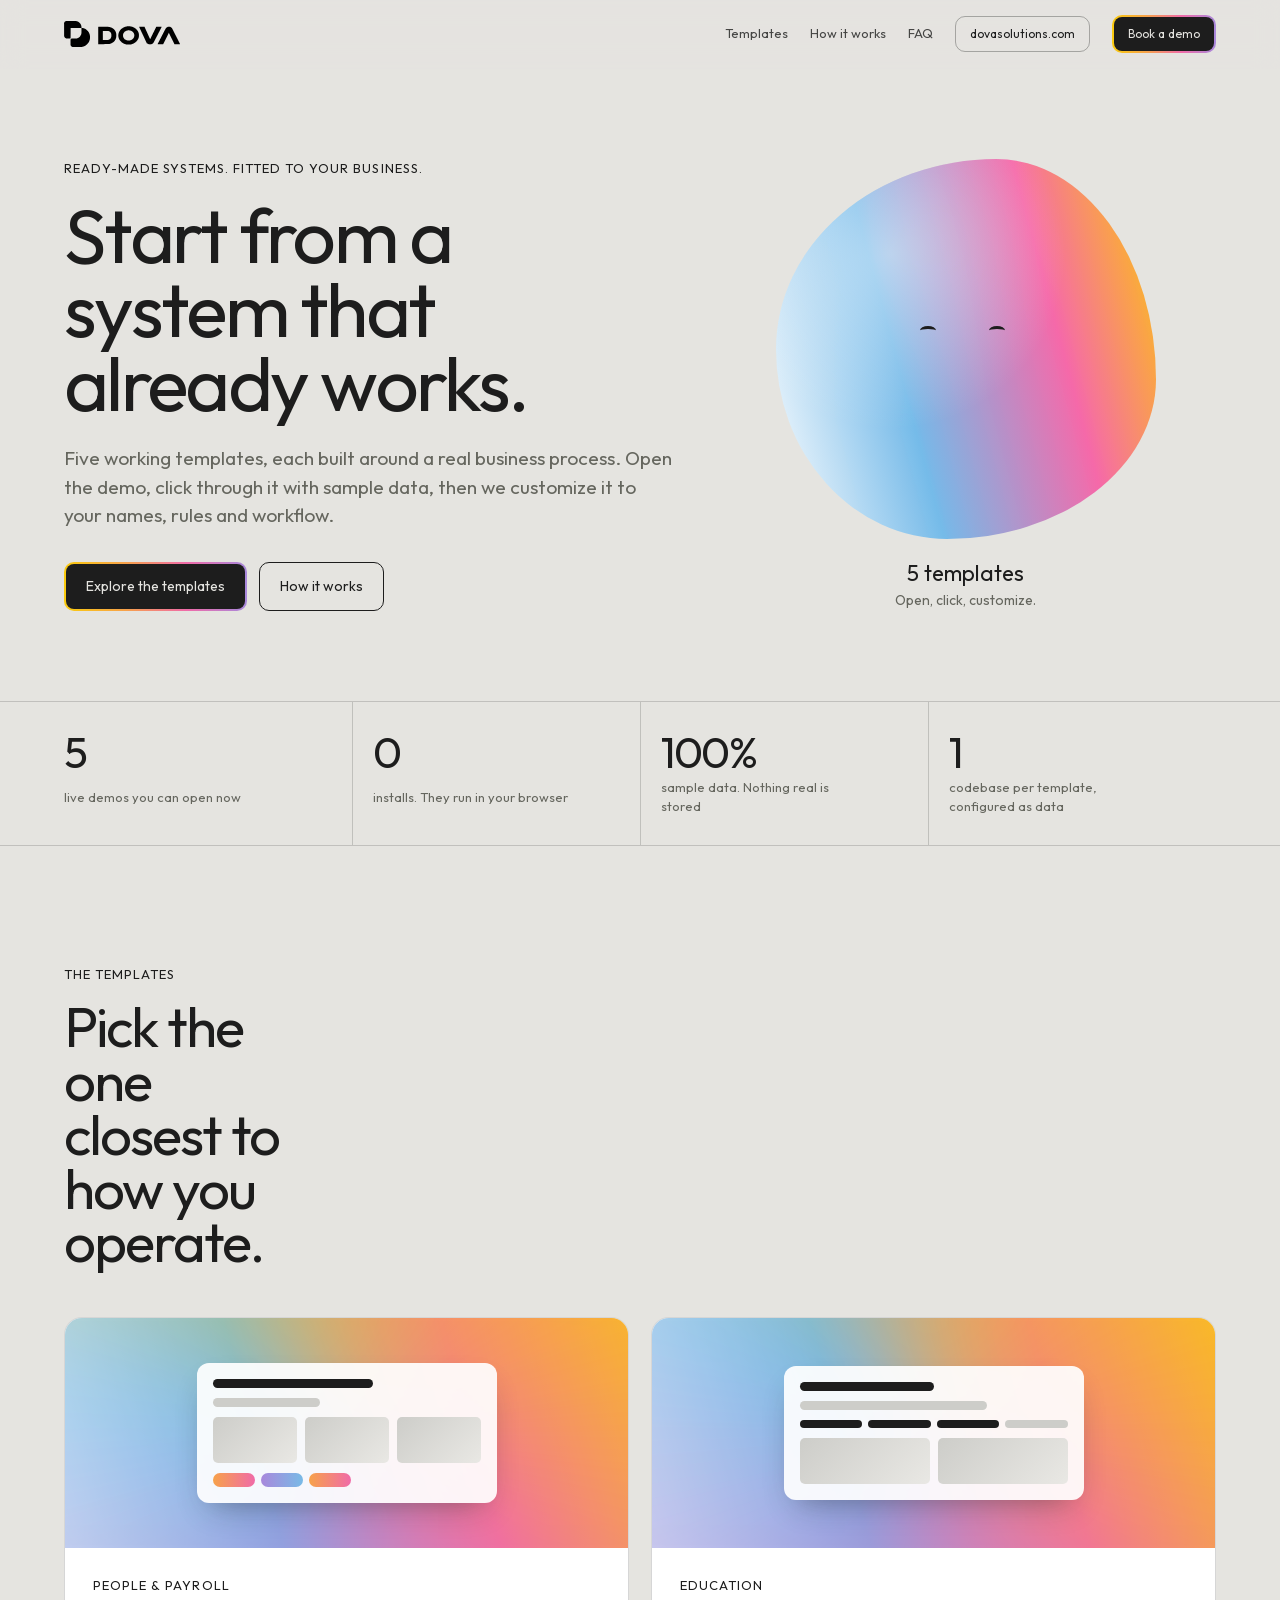
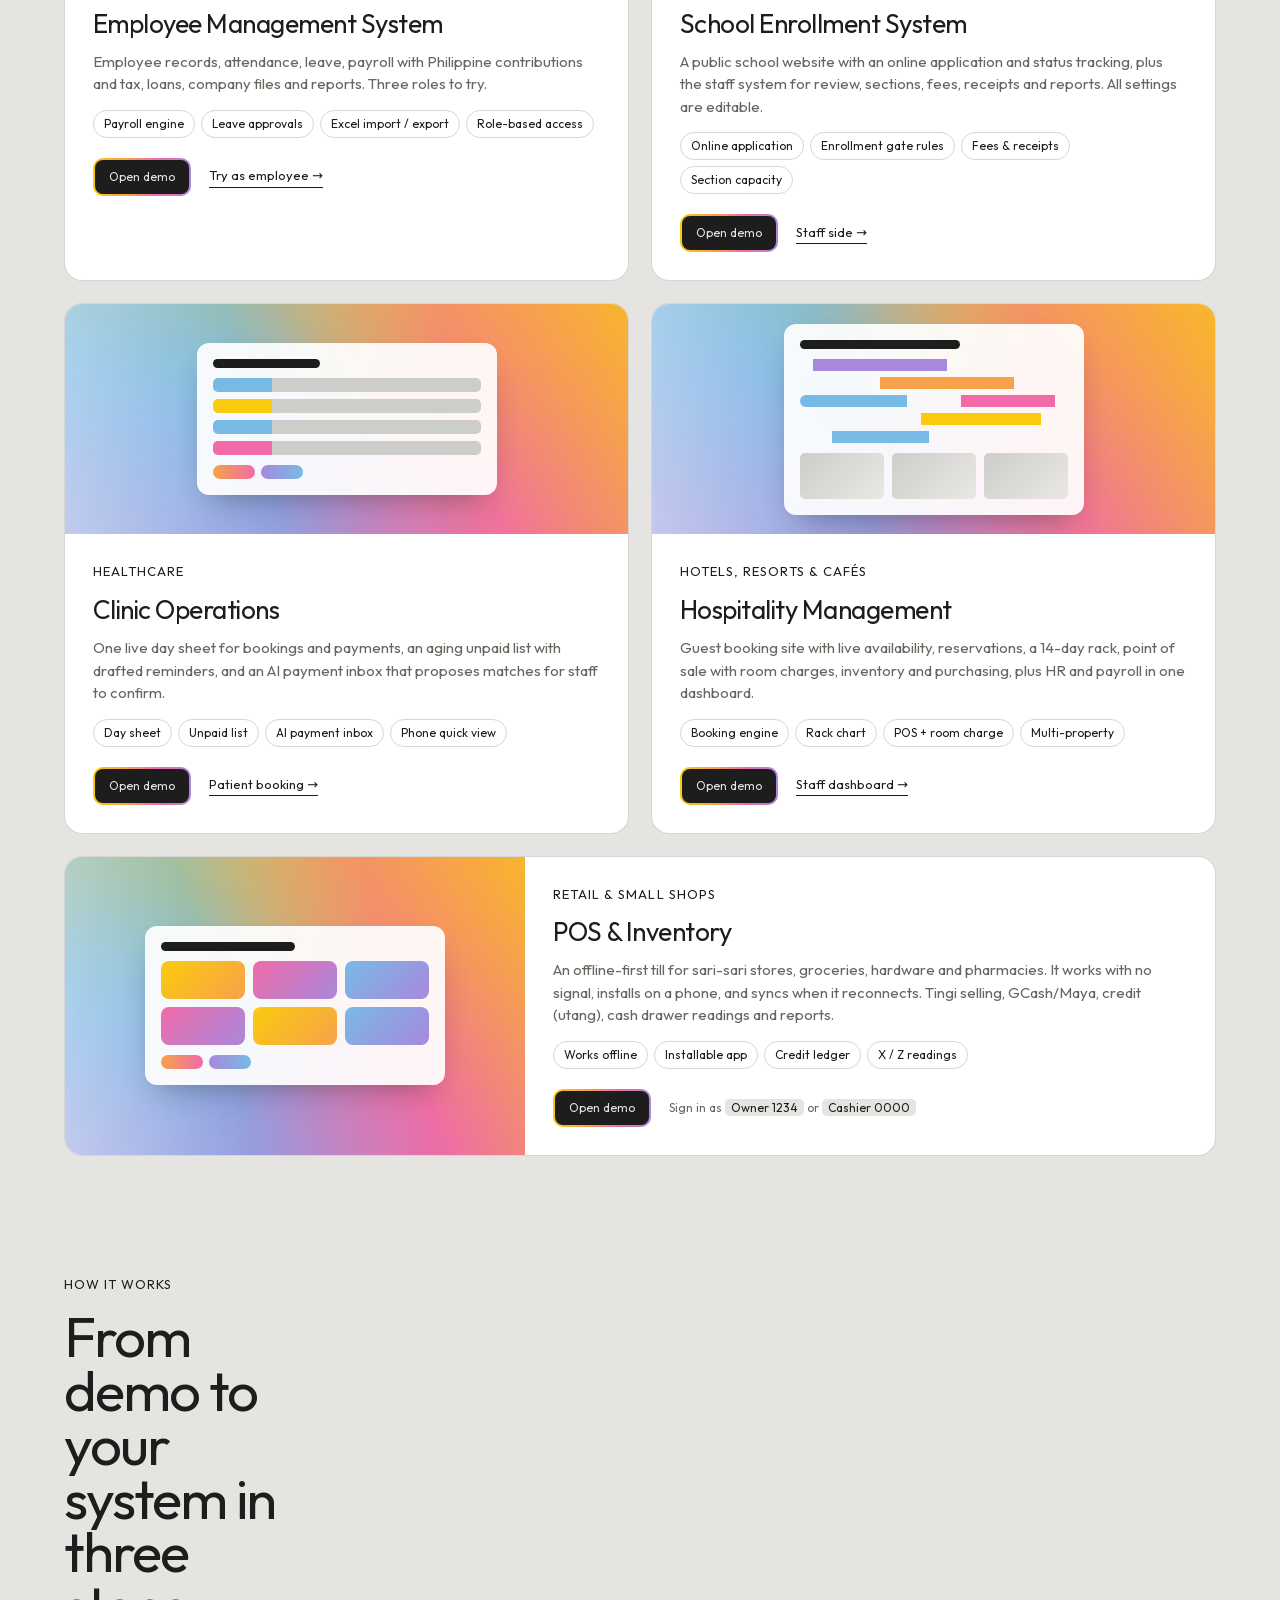
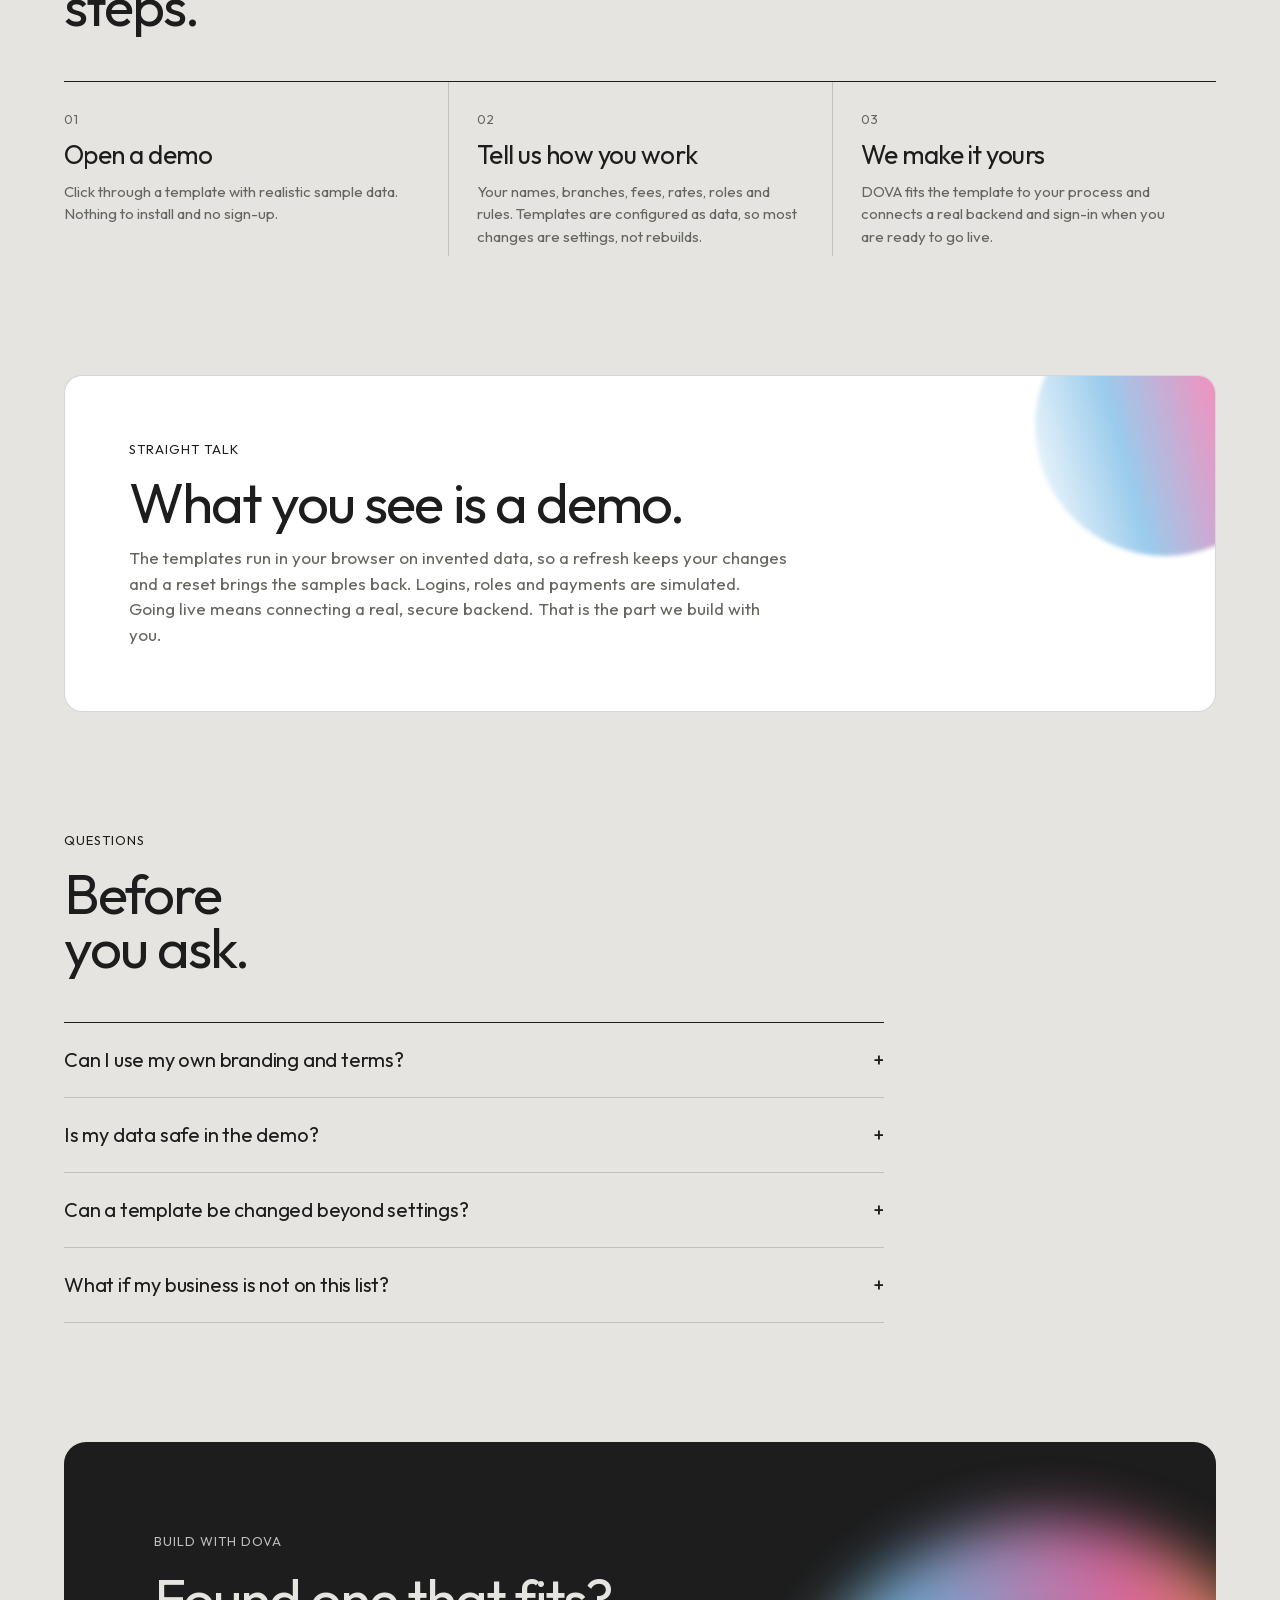
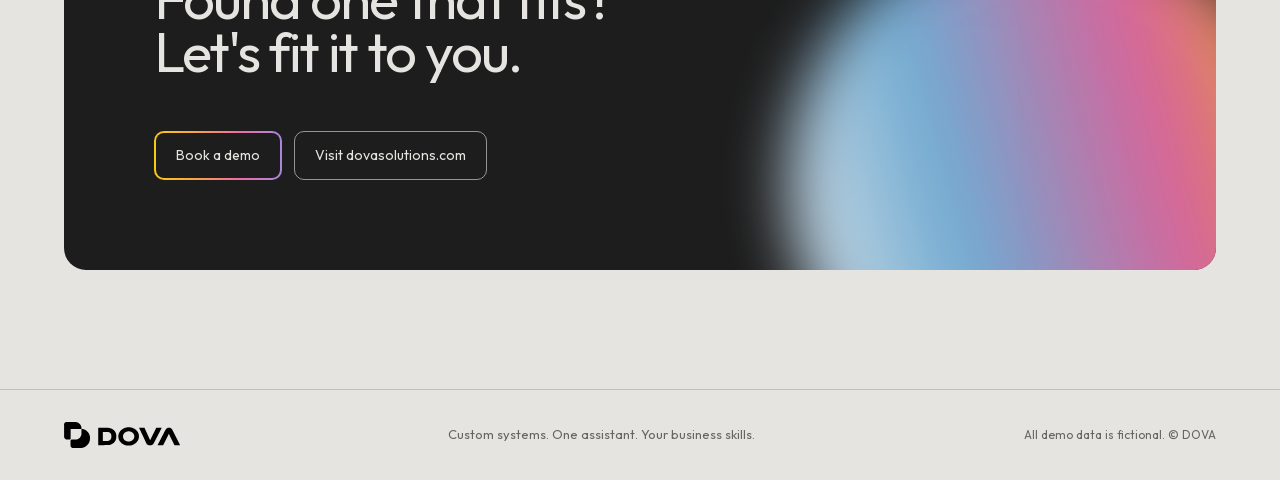
==== index.html @ 6c87330c "DOVA templates showcase Co-Authored-By: Claude Sonnet 5.5 <noreply@anthropic.com>" ====
<!doctype html>
<html lang="en">
<head>
<meta charset="utf-8">
<meta name="viewport" content="width=device-width, initial-scale=1">
<title>DOVA Templates</title>
<meta name="description" content="Working system templates from DOVA: employee management, school enrollment, clinic operations, hospitality and point of sale. Open a live demo, then we fit it to your business.">
<link rel="icon" href="assets/dova-logo.svg">
<link rel="preload" href="assets/fonts/outfit-latin.woff2" as="font" type="font/woff2" crossorigin>
<link rel="stylesheet" href="assets/styles.css">
</head>
<body>

<header class="nav" id="top">
  <div class="wrap nav-in">
    <a class="logo" href="#top" aria-label="DOVA home"><img src="assets/dova-logo.svg" alt="DOVA"></a>
    <nav class="nav-links" aria-label="Primary">
      <a href="#templates">Templates</a>
      <a href="#how">How it works</a>
      <a href="#faq">FAQ</a>
      <a class="btn btn-ghost btn-sm" href="https://dovasolutions.com/" target="_blank" rel="noopener">dovasolutions.com</a>
      <a class="btn btn-primary btn-sm" href="https://dovasolutions.com/" target="_blank" rel="noopener"><span>Book a demo</span></a>
    </nav>
  </div>
</header>

<main>
<section class="hero wrap">
  <div class="hero-copy">
    <p class="eyebrow">Ready-made systems. Fitted to your business.</p>
    <h1>Start from a system that already works.</h1>
    <p class="lead">Five working templates, each built around a real business process. Open the demo, click through it with sample data, then we customize it to your names, rules and workflow.</p>
    <div class="cta-row">
      <a class="btn btn-primary" href="#templates"><span>Explore the templates</span></a>
      <a class="btn btn-ghost" href="#how">How it works</a>
    </div>
  </div>
  <div class="hero-art" aria-hidden="true">
    <div class="blob"><span class="eye l"></span><span class="eye r"></span></div>
    <p class="blob-cap"><strong>5 templates</strong><span>Open, click, customize.</span></p>
  </div>
</section>

<section class="stats wrap" aria-label="At a glance">
  <div><b>5</b><span>live demos you can open now</span></div>
  <div><b>0</b><span>installs. They run in your browser</span></div>
  <div><b>100%</b><span>sample data. Nothing real is stored</span></div>
  <div><b>1</b><span>codebase per template, configured as data</span></div>
</section>

<section class="templates wrap" id="templates">
  <div class="sec-head">
    <p class="eyebrow">The templates</p>
    <h2>Pick the one closest to how you operate.</h2>
  </div>

  <div class="grid">

    <article class="card reveal" style="--tilt:-8deg">
      <div class="thumb t-ems" aria-hidden="true">
        <div class="mock">
          <i class="m-bar w60"></i><i class="m-bar w40"></i>
          <div class="m-row"><i></i><i></i><i></i></div>
          <div class="m-chips"><u></u><u></u><u></u></div>
        </div>
      </div>
      <div class="card-body">
        <p class="eyebrow">People &amp; payroll</p>
        <h3>Employee Management System</h3>
        <p>Employee records, attendance, leave, payroll with Philippine contributions and tax, loans, company files and reports. Three roles to try.</p>
        <ul class="tags"><li>Payroll engine</li><li>Leave approvals</li><li>Excel import / export</li><li>Role-based access</li></ul>
        <div class="card-cta">
          <a class="btn btn-primary btn-sm" href="demos/ems/" data-demo="ems"><span>Open demo</span></a>
          <a class="link" href="demos/ems/?role=employee" data-demo="ems">Try as employee &rarr;</a>
        </div>
      </div>
    </article>

    <article class="card reveal" style="--tilt:10deg">
      <div class="thumb t-enr" aria-hidden="true">
        <div class="mock">
          <i class="m-bar w50"></i><i class="m-bar w70"></i>
          <div class="m-steps"><u></u><u></u><u></u><u></u></div>
          <div class="m-row"><i></i><i></i></div>
        </div>
      </div>
      <div class="card-body">
        <p class="eyebrow">Education</p>
        <h3>School Enrollment System</h3>
        <p>A public school website with an online application and status tracking, plus the staff system for review, sections, fees, receipts and reports. All settings are editable.</p>
        <ul class="tags"><li>Online application</li><li>Enrollment gate rules</li><li>Fees &amp; receipts</li><li>Section capacity</li></ul>
        <div class="card-cta">
          <a class="btn btn-primary btn-sm" href="demos/enrollment/" data-demo="enrollment"><span>Open demo</span></a>
          <a class="link" href="demos/enrollment/#/app" data-demo="enrollment">Staff side &rarr;</a>
        </div>
      </div>
    </article>

    <article class="card reveal" style="--tilt:-3deg">
      <div class="thumb t-cli" aria-hidden="true">
        <div class="mock">
          <i class="m-bar w40"></i>
          <div class="m-list"><u class="ok"></u><u class="warn"></u><u class="ok"></u><u class="late"></u></div>
          <div class="m-chips"><u></u><u></u></div>
        </div>
      </div>
      <div class="card-body">
        <p class="eyebrow">Healthcare</p>
        <h3>Clinic Operations</h3>
        <p>One live day sheet for bookings and payments, an aging unpaid list with drafted reminders, and an AI payment inbox that proposes matches for staff to confirm.</p>
        <ul class="tags"><li>Day sheet</li><li>Unpaid list</li><li>AI payment inbox</li><li>Phone quick view</li></ul>
        <div class="card-cta">
          <a class="btn btn-primary btn-sm" href="demos/clinic/" data-demo="clinic"><span>Open demo</span></a>
          <a class="link" href="demos/clinic/#/book" data-demo="clinic">Patient booking &rarr;</a>
        </div>
      </div>
    </article>

    <article class="card reveal" style="--tilt:6deg">
      <div class="thumb t-hos" aria-hidden="true">
        <div class="mock">
          <i class="m-bar w60"></i>
          <div class="m-tape"><u></u><u></u><u></u><u></u><u></u></div>
          <div class="m-row"><i></i><i></i><i></i></div>
        </div>
      </div>
      <div class="card-body">
        <p class="eyebrow">Hotels, resorts &amp; cafés</p>
        <h3>Hospitality Management</h3>
        <p>Guest booking site with live availability, reservations, a 14-day rack, point of sale with room charges, inventory and purchasing, plus HR and payroll in one dashboard.</p>
        <ul class="tags"><li>Booking engine</li><li>Rack chart</li><li>POS + room charge</li><li>Multi-property</li></ul>
        <div class="card-cta">
          <a class="btn btn-primary btn-sm" href="demos/hospitality/" data-demo="hospitality"><span>Open demo</span></a>
          <a class="link" href="demos/hospitality/#/app" data-demo="hospitality">Staff dashboard &rarr;</a>
        </div>
      </div>
    </article>

    <article class="card card-wide reveal" style="--tilt:-12deg">
      <div class="thumb t-pos" aria-hidden="true">
        <div class="mock">
          <i class="m-bar w50"></i>
          <div class="m-tiles"><u></u><u></u><u></u><u></u><u></u><u></u></div>
          <div class="m-chips"><u></u><u></u></div>
        </div>
      </div>
      <div class="card-body">
        <p class="eyebrow">Retail &amp; small shops</p>
        <h3>POS &amp; Inventory</h3>
        <p>An offline-first till for sari-sari stores, groceries, hardware and pharmacies. It works with no signal, installs on a phone, and syncs when it reconnects. Tingi selling, GCash/Maya, credit (utang), cash drawer readings and reports.</p>
        <ul class="tags"><li>Works offline</li><li>Installable app</li><li>Credit ledger</li><li>X / Z readings</li></ul>
        <div class="card-cta">
          <a class="btn btn-primary btn-sm" href="demos/pos/" data-demo="pos"><span>Open demo</span></a>
          <span class="hint">Sign in as <code>Owner 1234</code> or <code>Cashier 0000</code></span>
        </div>
      </div>
    </article>

  </div>
</section>

<section class="how wrap" id="how">
  <div class="sec-head">
    <p class="eyebrow">How it works</p>
    <h2>From demo to your system in three steps.</h2>
  </div>
  <ol class="steps">
    <li class="reveal"><span class="num">01</span><h3>Open a demo</h3><p>Click through a template with realistic sample data. Nothing to install and no sign-up.</p></li>
    <li class="reveal"><span class="num">02</span><h3>Tell us how you work</h3><p>Your names, branches, fees, rates, roles and rules. Templates are configured as data, so most changes are settings, not rebuilds.</p></li>
    <li class="reveal"><span class="num">03</span><h3>We make it yours</h3><p>DOVA fits the template to your process and connects a real backend and sign-in when you are ready to go live.</p></li>
  </ol>
</section>

<section class="note wrap">
  <div class="note-in">
    <p class="eyebrow">Straight talk</p>
    <h2>What you see is a demo.</h2>
    <p>The templates run in your browser on invented data, so a refresh keeps your changes and a reset brings the samples back. Logins, roles and payments are simulated. Going live means connecting a real, secure backend. That is the part we build with you.</p>
  </div>
</section>

<section class="faq wrap" id="faq">
  <div class="sec-head">
    <p class="eyebrow">Questions</p>
    <h2>Before you ask.</h2>
  </div>
  <div class="faq-list">
    <details><summary>Can I use my own branding and terms?</summary><p>Yes. Names, logos, levels, rooms, rates, fees and terminology are data in each template and are replaced for your business.</p></details>
    <details><summary>Is my data safe in the demo?</summary><p>The demos have no backend. Anything you type stays in your own browser. Please do not enter real personal or business data.</p></details>
    <details><summary>Can a template be changed beyond settings?</summary><p>Yes. Each is a complete codebase, so custom workflows, reports and integrations can be added. We scope that with you.</p></details>
    <details><summary>What if my business is not on this list?</summary><p>These are starting points. Tell us the process you want to run and we build around it.</p></details>
  </div>
</section>

<section class="final wrap">
  <div class="final-in">
    <p class="eyebrow">Build with DOVA</p>
    <h2>Found one that fits? Let's fit it to you.</h2>
    <div class="cta-row">
      <a class="btn btn-primary" href="https://dovasolutions.com/" target="_blank" rel="noopener"><span>Book a demo</span></a>
      <a class="btn btn-ghost-light" href="https://dovasolutions.com/" target="_blank" rel="noopener">Visit dovasolutions.com</a>
    </div>
  </div>
</section>
</main>

<footer class="foot">
  <div class="wrap foot-in">
    <a class="logo" href="#top" aria-label="DOVA home"><img src="assets/dova-logo.svg" alt="DOVA"></a>
    <p>Custom systems. One assistant. Your business skills.</p>
    <p class="small">All demo data is fictional. &copy; DOVA</p>
  </div>
</footer>

<script src="assets/app.js"></script>
</body>
</html>
---- assets/styles.css ----
@font-face{font-family:Outfit;src:url(fonts/outfit-latin.woff2) format("woff2");font-weight:100 900;font-display:swap;unicode-range:U+0000-00FF,U+0131,U+0152-0153,U+02BB-02BC,U+02C6,U+02DA,U+02DC,U+2000-206F,U+20AC,U+2122,U+2191,U+2193,U+2212,U+2215,U+FEFF,U+FFFD}
@font-face{font-family:Outfit;src:url(fonts/outfit-latin-ext.woff2) format("woff2");font-weight:100 900;font-display:swap;unicode-range:U+0100-02BA,U+02BD-02C5,U+02C7-02CC,U+02CE-02D7,U+02DD-02FF,U+0304,U+0308,U+0329,U+1D00-1DBF,U+1E00-1E9F,U+1EF2-1EFF,U+2020,U+20A0-20AB,U+20AD-20C0,U+2113,U+2C60-2C7F,U+A720-A7FF}

:root{
  --rainbow:linear-gradient(90deg,#facb0e,#f7a24a,#f06ba8,#a888dc,#78bae6,#f06ba8,#facb0e);
  --parchment:#e5e4e0; --ink:#1d1d1d; --paper:#fff; --ash:#bfbebe; --stone:#cdcdc9; --muted:#65665e;
  --gradient-sphere:linear-gradient(255deg,rgb(250,203,14),rgb(240,107,168) 30%,rgb(120,186,230) 65%,rgb(255,255,255));
  --font:'Outfit',ui-sans-serif,system-ui,-apple-system,"Segoe UI",Roboto,sans-serif;
  --page:1400px; --gutter:clamp(20px,5vw,76px); --sec:clamp(76px,10vw,119px);
  --line:rgba(29,29,29,.18);
}
*{box-sizing:border-box;margin:0}
html{scroll-behavior:smooth;scroll-padding-top:80px}
body{background:var(--parchment);color:var(--ink);font-family:var(--font);font-weight:400;line-height:1.5;-webkit-font-smoothing:antialiased}
img{display:block;max-width:100%}
a{color:inherit}
.wrap{max-width:var(--page);margin-inline:auto;padding-inline:var(--gutter)}

h1,h2,h3{font-weight:400;line-height:.96;letter-spacing:-.035em}
h1{font-size:clamp(46px,7vw,77px)}
h2{font-size:clamp(34px,4.6vw,56px)}
h3{font-size:26px;line-height:1.05;letter-spacing:-.02em}
.eyebrow{font-size:13px;letter-spacing:.08em;text-transform:uppercase;color:var(--ink)}
.lead{font-size:clamp(17px,1.5vw,20px);color:var(--muted);max-width:52ch;margin-top:24px}

/* buttons */
.btn{display:inline-flex;align-items:center;justify-content:center;gap:8px;font:inherit;font-size:14px;padding:12px 20px;border-radius:10px;text-decoration:none;cursor:pointer;transition:transform .15s,background .2s,color .2s;border:1px solid transparent}
.btn-sm{font-size:12px;padding:8px 14px}
.btn:active{transform:scale(.98)}
.btn-primary{color:var(--parchment);border:2px solid transparent;background:linear-gradient(var(--ink),var(--ink)) padding-box,var(--rainbow) border-box;background-size:100% 100%,200% 100%;transition:background-position .6s}
.btn-primary:hover{background-position:0 0,100% 0}
.btn-ghost{border-color:var(--ink);color:var(--ink)}
.btn-ghost:hover{background:var(--ink);color:var(--parchment)}
.btn-ghost-light{border-color:rgba(229,228,224,.6);color:var(--parchment)}
.btn-ghost-light:hover{background:var(--parchment);color:var(--ink)}
.nav .btn-ghost{border-color:rgba(29,29,29,.32)}
:focus-visible{outline:2px solid var(--ink);outline-offset:3px;border-radius:6px}
.final :focus-visible,.foot :focus-visible{outline-color:var(--parchment)}

/* nav */
.nav{position:sticky;top:0;z-index:20;background:rgba(229,228,224,.86);backdrop-filter:blur(12px);border-bottom:1px solid transparent;transition:border-color .2s}
.nav.scrolled{border-color:var(--line)}
.nav-in{display:flex;align-items:center;justify-content:space-between;height:68px}
.logo img{height:26px;width:auto}
.nav-links{display:flex;align-items:center;gap:22px;font-size:13px}
.nav-links>a:not(.btn){text-decoration:none;color:var(--ink);opacity:.8}
.nav-links>a:not(.btn):hover{opacity:1}

/* hero */
.hero{display:grid;grid-template-columns:1.1fr .9fr;align-items:center;gap:40px;padding-block:clamp(40px,7vw,90px)}
.hero h1{margin-top:20px;max-width:12ch}
.cta-row{display:flex;flex-wrap:wrap;gap:12px;margin-top:32px}
.hero-art{display:grid;justify-items:center;gap:18px}
.blob{position:relative;width:min(100%,380px);aspect-ratio:1;background:var(--gradient-sphere);border-radius:58% 42% 55% 45%/50% 58% 42% 50%;animation:morph 11s ease-in-out infinite,float 7s ease-in-out infinite;filter:saturate(1.05)}
.blob::after{content:"";position:absolute;inset:0;border-radius:inherit;background:radial-gradient(circle at 30% 25%,rgba(255,255,255,.45),transparent 45%)}
.eye{position:absolute;top:44%;width:16px;height:9px;border-top:3px solid var(--ink);border-radius:50% 50% 0 0;z-index:1}
.eye.l{left:38%}.eye.r{left:56%}
.blob-cap{text-align:center;display:grid;font-size:14px}
.blob-cap strong{font-weight:400;font-size:22px}
.blob-cap span{color:var(--muted)}
@keyframes morph{50%{border-radius:44% 56% 42% 58%/56% 44% 56% 44%}}
@keyframes float{50%{transform:translateY(-14px) rotate(4deg)}}

/* stats */
.stats{display:grid;grid-template-columns:repeat(4,1fr);border-block:1px solid var(--line);padding-block:0}
.stats div{padding:28px 20px;border-left:1px solid var(--line);display:grid;gap:4px}
.stats div:first-child{border-left:0;padding-left:0}
.stats b{font-weight:400;font-size:44px;letter-spacing:-.04em;line-height:1}
.stats span{font-size:13px;color:var(--muted);max-width:22ch}

/* sections */
.templates,.how,.faq{padding-top:var(--sec)}
.sec-head{display:grid;gap:16px;margin-bottom:48px;max-width:20ch}
.sec-head h2{max-width:16ch}

/* cards */
.grid{display:grid;grid-template-columns:repeat(2,1fr);gap:22px}
.card{background:var(--paper);border-radius:18px;overflow:hidden;display:flex;flex-direction:column;border:1px solid var(--line);transition:transform .25s,box-shadow .25s}
.card:hover{transform:translateY(-4px);box-shadow:0 18px 40px -22px rgba(29,29,29,.35)}
.card-wide{grid-column:1/-1;flex-direction:row}
.card-wide .thumb{flex:0 0 40%;min-height:100%}
.thumb{position:relative;height:230px;background:var(--gradient-sphere);display:grid;place-items:center;overflow:hidden}
.thumb::before{content:"";position:absolute;inset:-40%;background:conic-gradient(from var(--tilt),#facb0e,#f7a24a,#f06ba8,#a888dc,#78bae6,#facb0e);opacity:.55;filter:blur(40px);transition:transform .8s}
.card:hover .thumb::before{transform:rotate(40deg)}
.mock{position:relative;width:min(72%,300px);background:rgba(255,255,255,.92);border-radius:12px;padding:16px;display:grid;gap:10px;box-shadow:0 14px 30px -14px rgba(29,29,29,.45)}
.mock i,.mock u{display:block;text-decoration:none;background:var(--stone);border-radius:5px}
.m-bar{height:9px}.w40{width:40%}.w50{width:50%}.w60{width:60%}.w70{width:70%}
.m-bar:first-child{background:var(--ink)}
.m-row{display:grid;grid-auto-flow:column;grid-auto-columns:1fr;gap:8px}
.m-row i{height:46px;background:linear-gradient(135deg,var(--stone),#e9e8e4)}
.m-chips{display:flex;gap:6px}.m-chips u{height:14px;width:42px;border-radius:99px;background:linear-gradient(90deg,#f7a24a,#f06ba8)}
.m-chips u:nth-child(2){background:linear-gradient(90deg,#a888dc,#78bae6)}
.m-steps{display:flex;gap:6px}.m-steps u{flex:1;height:8px;border-radius:99px}
.m-steps u:nth-child(-n+3){background:var(--ink)}
.m-list{display:grid;gap:7px}.m-list u{height:14px;background:var(--stone);position:relative;padding-left:0}
.m-list u.ok{background:linear-gradient(90deg,#78bae6 22%,var(--stone) 22%)}
.m-list u.warn{background:linear-gradient(90deg,#facb0e 22%,var(--stone) 22%)}
.m-list u.late{background:linear-gradient(90deg,#f06ba8 22%,var(--stone) 22%)}
.m-tape{display:grid;gap:6px}.m-tape u{height:12px;border-radius:99px}
.m-tape u:nth-child(1){background:linear-gradient(90deg,transparent 5%,#a888dc 5% 55%,transparent 55%)}
.m-tape u:nth-child(2){background:linear-gradient(90deg,transparent 30%,#f7a24a 30% 80%,transparent 80%)}
.m-tape u:nth-child(3){background:linear-gradient(90deg,transparent 0,#78bae6 0 40%,transparent 40% 60%,#f06ba8 60% 95%,transparent 95%)}
.m-tape u:nth-child(4){background:linear-gradient(90deg,transparent 45%,#facb0e 45% 90%,transparent 90%)}
.m-tape u:nth-child(5){background:linear-gradient(90deg,transparent 12%,#78bae6 12% 48%,transparent 48%)}
.m-tiles{display:grid;grid-template-columns:repeat(3,1fr);gap:8px}.m-tiles u{height:38px;border-radius:8px}
.m-tiles u:nth-child(odd){background:linear-gradient(135deg,#facb0e,#f7a24a)}
.m-tiles u:nth-child(even){background:linear-gradient(135deg,#f06ba8,#a888dc)}
.m-tiles u:nth-child(3n){background:linear-gradient(135deg,#78bae6,#a888dc)}
.card-body{padding:28px;display:grid;gap:14px;align-content:start;flex:1}
.card-body>p:not(.eyebrow){color:var(--muted);font-size:15px}
.tags{list-style:none;padding:0;display:flex;flex-wrap:wrap;gap:6px}
.tags li{font-size:12px;padding:4px 10px;border:1px solid var(--line);border-radius:99px}
.card-cta{display:flex;align-items:center;gap:18px;flex-wrap:wrap;margin-top:6px}
.link{font-size:13px;text-decoration:none;border-bottom:1px solid var(--ink);padding-bottom:1px}
.link:hover{border-color:transparent}
.hint{font-size:12px;color:var(--muted)}
code{font:inherit;background:var(--parchment);padding:1px 6px;border-radius:5px;color:var(--ink)}

/* how */
.steps{list-style:none;padding:0;display:grid;grid-template-columns:repeat(3,1fr);border-top:1px solid var(--ink)}
.steps li{padding:28px 28px 8px 0;display:grid;gap:12px;align-content:start}
.steps li+li{padding-left:28px;border-left:1px solid var(--line)}
.num{font-size:13px;letter-spacing:.08em;color:var(--muted)}
.steps p{color:var(--muted);font-size:15px;max-width:34ch}

/* note */
.note{padding-top:var(--sec)}
.note-in{background:var(--paper);border-radius:18px;padding:clamp(28px,5vw,64px);display:grid;gap:16px;border:1px solid var(--line);position:relative;overflow:hidden}
.note-in::after{content:"";position:absolute;right:-80px;top:-80px;width:260px;height:260px;border-radius:50%;background:var(--gradient-sphere);opacity:.75;filter:blur(2px)}
.note-in p:not(.eyebrow){color:var(--muted);max-width:60ch;font-size:17px;position:relative;z-index:1}
.note-in>*{position:relative;z-index:1}

/* faq */
.faq-list{max-width:820px;border-top:1px solid var(--ink)}
details{border-bottom:1px solid var(--line)}
summary{list-style:none;cursor:pointer;padding:22px 0;font-size:20px;letter-spacing:-.01em;display:flex;justify-content:space-between;gap:20px}
summary::-webkit-details-marker{display:none}
summary::after{content:"+";transition:transform .2s}
details[open] summary::after{transform:rotate(45deg)}
details p{color:var(--muted);padding:0 0 22px;max-width:62ch}

/* final + footer */
.final{padding-block:var(--sec)}
.final-in{background:var(--ink);color:var(--parchment);border-radius:22px;padding:clamp(36px,7vw,92px);display:grid;gap:20px;position:relative;overflow:hidden}
.final-in::before{content:"";position:absolute;right:-8%;bottom:-40%;width:min(60%,520px);aspect-ratio:1;background:var(--gradient-sphere);border-radius:50%;filter:blur(30px);opacity:.9}
.final-in>*{position:relative}
.final .eyebrow{color:var(--ash)}
.final h2{max-width:14ch}
.foot{border-top:1px solid var(--line)}
.foot-in{display:flex;flex-wrap:wrap;align-items:center;justify-content:space-between;gap:16px;padding-block:32px;font-size:13px;color:var(--muted)}
.foot-in .small{font-size:12px}

/* reveal */
.reveal{opacity:0;transform:translateY(22px);transition:opacity .7s,transform .7s}
.reveal.in{opacity:1;transform:none}

@media (max-width:900px){
  .hero{grid-template-columns:1fr}
  .hero-art{order:-1}
  .blob{width:min(70vw,300px)}
  .stats{grid-template-columns:1fr 1fr}
  .stats div:nth-child(3){border-left:0;padding-left:0}
  .stats div:nth-child(n+3){border-top:1px solid var(--line)}
  .grid{grid-template-columns:1fr}
  .card-wide{flex-direction:column}
  .card-wide .thumb{flex:none;min-height:230px}
  .steps{grid-template-columns:1fr}
  .steps li,.steps li+li{padding:24px 0;border-left:0;border-bottom:1px solid var(--line)}
}
@media (max-width:640px){
  .nav-links>a:not(.btn){display:none}
  .nav-links .btn-ghost{display:none}
}
@media (prefers-reduced-motion:reduce){
  *{animation:none!important;transition:none!important}
  .reveal{opacity:1;transform:none}
  html{scroll-behavior:auto}
}
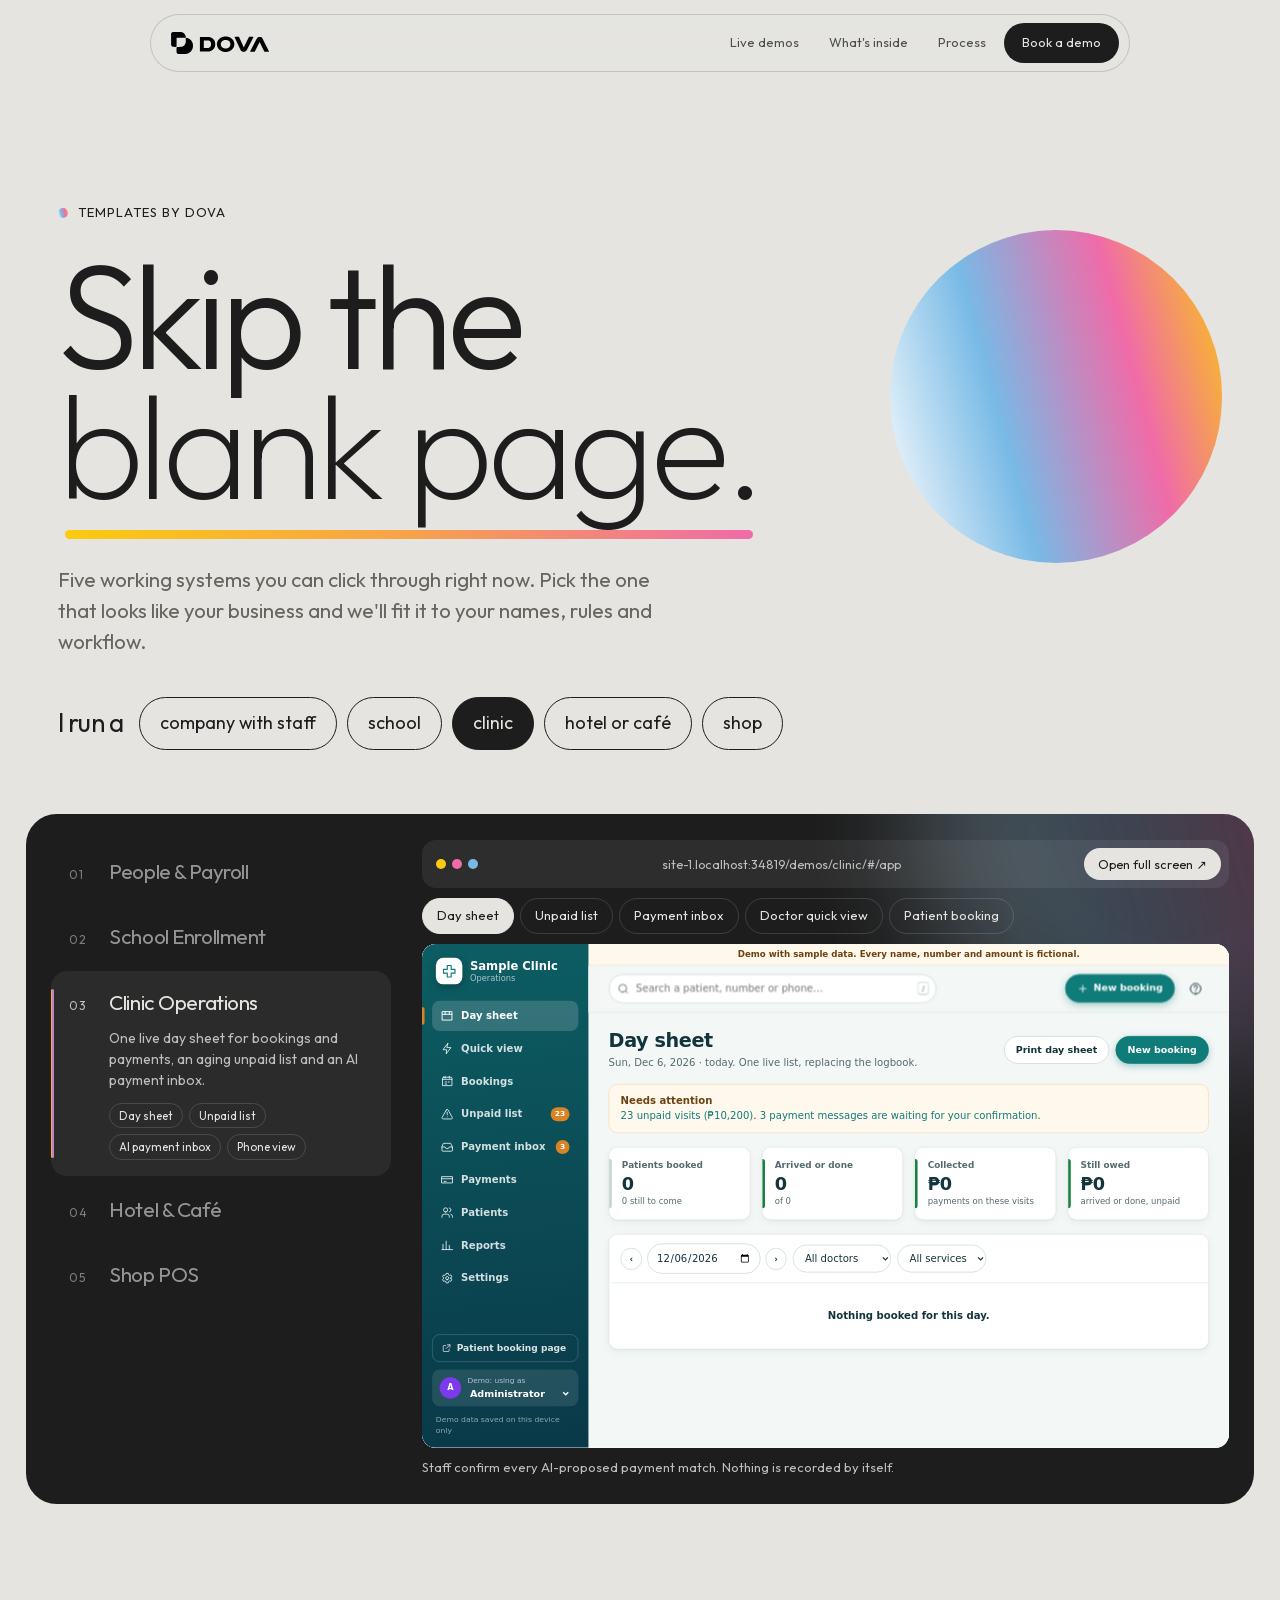
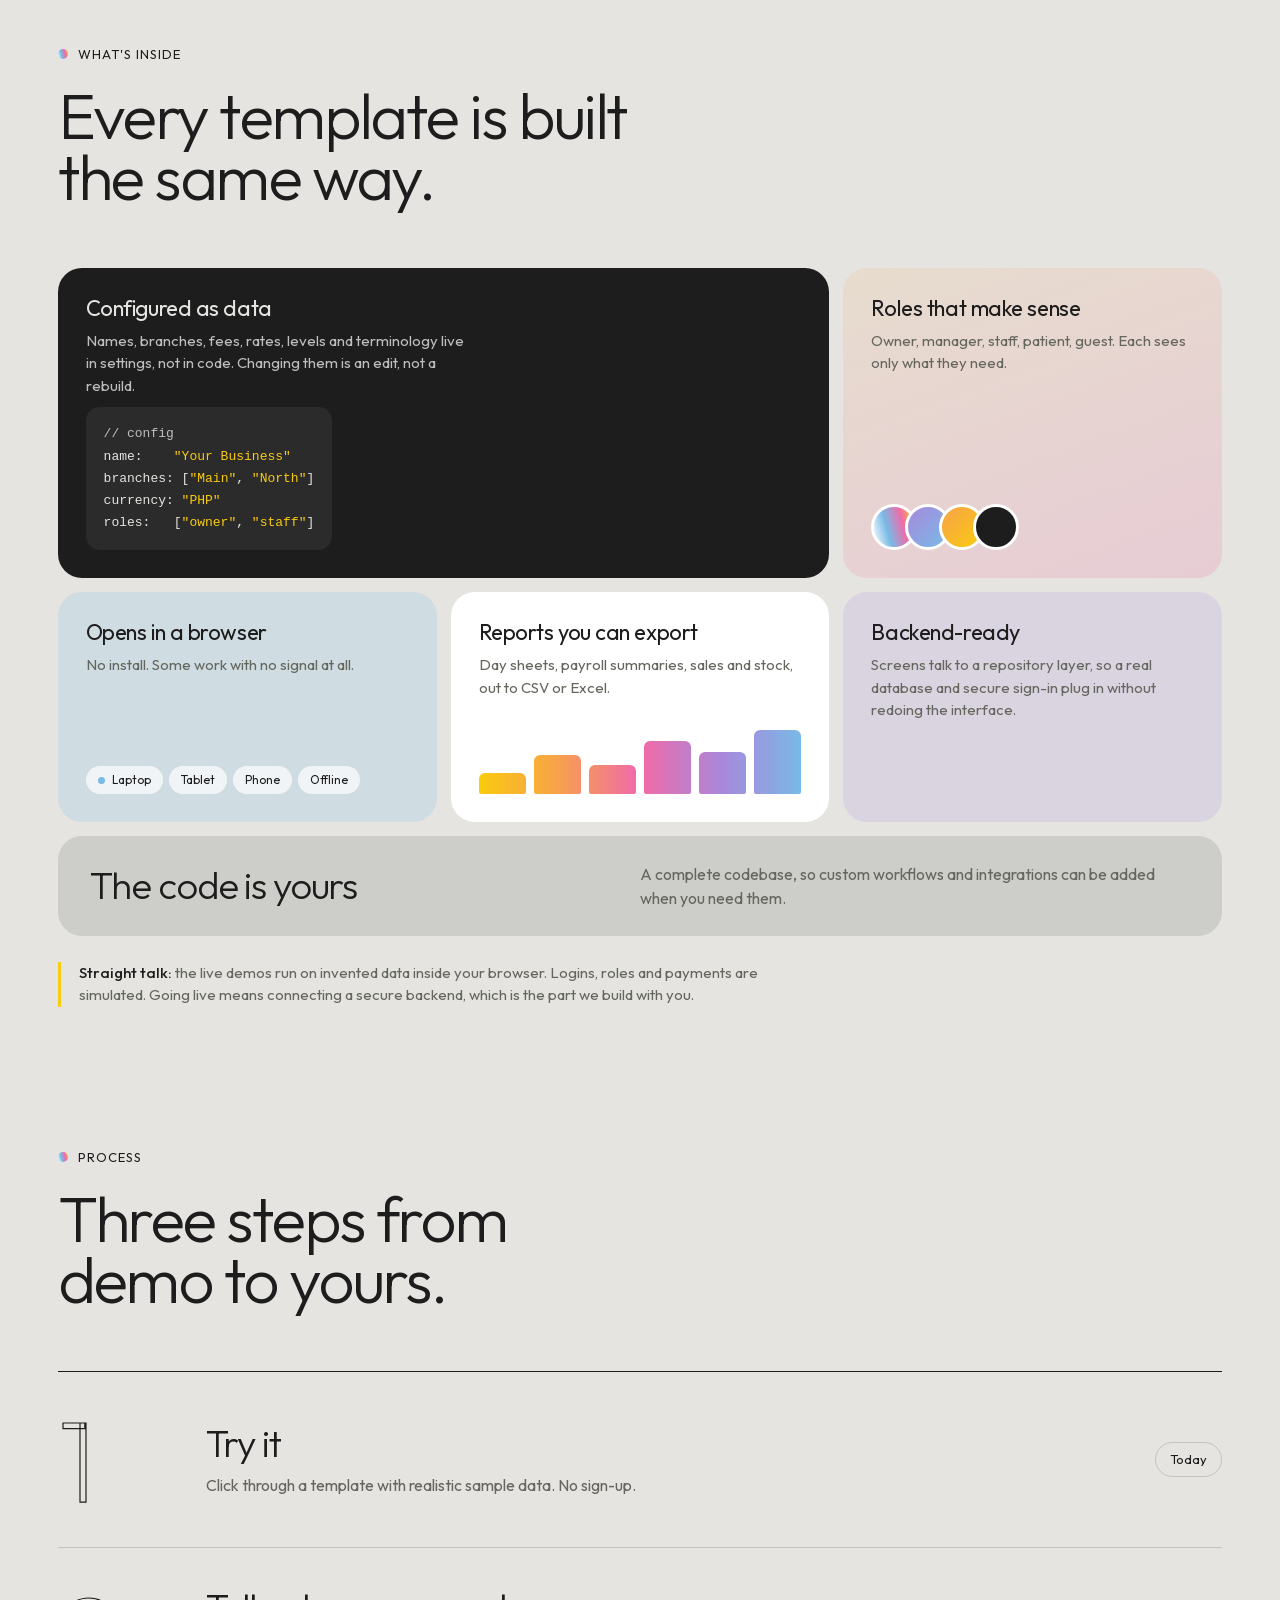
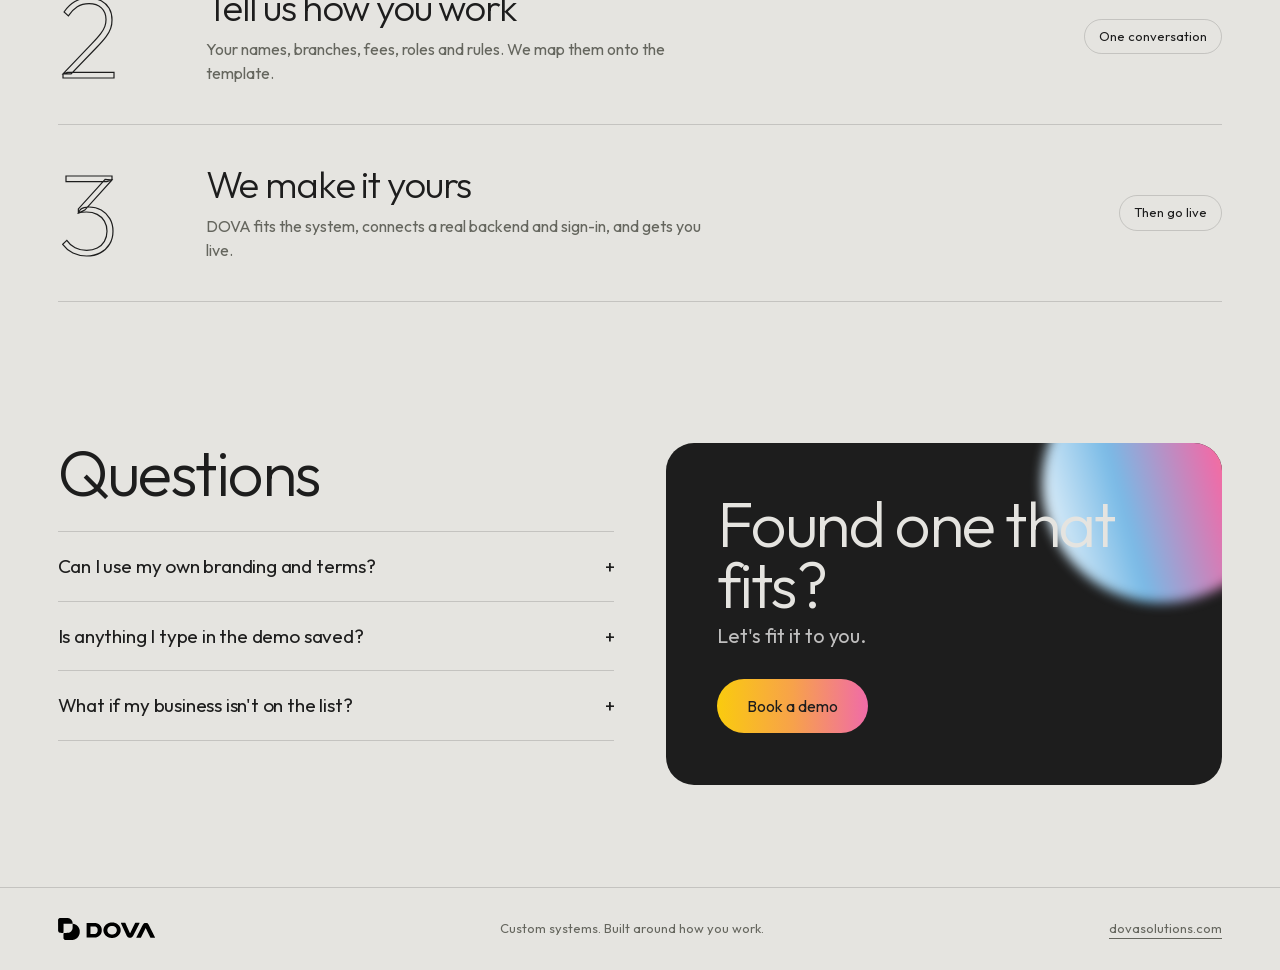
==== commit c5b3bb89: "Redesign: live demo stage, template finder, bento, process Co-Authored-By: Claude Sonnet 5.5 <norepl" ====
--- a/index.html
+++ b/index.html
@@ -4,212 +4,144 @@
 <meta charset="utf-8">
 <meta name="viewport" content="width=device-width, initial-scale=1">
 <title>DOVA Templates</title>
-<meta name="description" content="Working system templates from DOVA: employee management, school enrollment, clinic operations, hospitality and point of sale. Open a live demo, then we fit it to your business.">
+<meta name="description" content="Working system templates from DOVA: people and payroll, school enrollment, clinic operations, hospitality and point of sale. Try each one live, then we fit it to your business.">
 <link rel="icon" href="assets/dova-logo.svg">
 <link rel="preload" href="assets/fonts/outfit-latin.woff2" as="font" type="font/woff2" crossorigin>
 <link rel="stylesheet" href="assets/styles.css">
 </head>
 <body>
 
-<header class="nav" id="top">
-  <div class="wrap nav-in">
-    <a class="logo" href="#top" aria-label="DOVA home"><img src="assets/dova-logo.svg" alt="DOVA"></a>
-    <nav class="nav-links" aria-label="Primary">
-      <a href="#templates">Templates</a>
-      <a href="#how">How it works</a>
-      <a href="#faq">FAQ</a>
-      <a class="btn btn-ghost btn-sm" href="https://dovasolutions.com/" target="_blank" rel="noopener">dovasolutions.com</a>
-      <a class="btn btn-primary btn-sm" href="https://dovasolutions.com/" target="_blank" rel="noopener"><span>Book a demo</span></a>
-    </nav>
-  </div>
+<header class="bar" id="top">
+  <a class="logo" href="#top" aria-label="DOVA home"><img src="assets/dova-logo.svg" alt="DOVA"></a>
+  <nav aria-label="Primary">
+    <a href="#stage">Live demos</a>
+    <a href="#inside">What's inside</a>
+    <a href="#path">Process</a>
+    <a class="pill pill-dark" href="https://dovasolutions.com/" target="_blank" rel="noopener">Book a demo</a>
+  </nav>
 </header>
 
 <main>
-<section class="hero wrap">
-  <div class="hero-copy">
-    <p class="eyebrow">Ready-made systems. Fitted to your business.</p>
-    <h1>Start from a system that already works.</h1>
-    <p class="lead">Five working templates, each built around a real business process. Open the demo, click through it with sample data, then we customize it to your names, rules and workflow.</p>
-    <div class="cta-row">
-      <a class="btn btn-primary" href="#templates"><span>Explore the templates</span></a>
-      <a class="btn btn-ghost" href="#how">How it works</a>
-    </div>
-  </div>
-  <div class="hero-art" aria-hidden="true">
-    <div class="blob"><span class="eye l"></span><span class="eye r"></span></div>
-    <p class="blob-cap"><strong>5 templates</strong><span>Open, click, customize.</span></p>
+<!-- HERO -->
+<section class="hero">
+  <p class="kicker"><span class="dot"></span>Templates by DOVA</p>
+  <h1>Skip the <em>blank page.</em></h1>
+  <p class="sub">Five working systems you can click through right now. Pick the one that looks like your business and we'll fit it to your names, rules and workflow.</p>
+
+  <div class="finder" role="group" aria-label="Choose your kind of business">
+    <span class="finder-lead">I run a</span>
+    <button class="chip" data-pick="ems">company with staff</button>
+    <button class="chip" data-pick="enrollment">school</button>
+    <button class="chip" data-pick="clinic">clinic</button>
+    <button class="chip" data-pick="hospitality">hotel or café</button>
+    <button class="chip" data-pick="pos">shop</button>
   </div>
 </section>
 
-<section class="stats wrap" aria-label="At a glance">
-  <div><b>5</b><span>live demos you can open now</span></div>
-  <div><b>0</b><span>installs. They run in your browser</span></div>
-  <div><b>100%</b><span>sample data. Nothing real is stored</span></div>
-  <div><b>1</b><span>codebase per template, configured as data</span></div>
-</section>
-
-<section class="templates wrap" id="templates">
-  <div class="sec-head">
-    <p class="eyebrow">The templates</p>
-    <h2>Pick the one closest to how you operate.</h2>
-  </div>
-
-  <div class="grid">
-
-    <article class="card reveal" style="--tilt:-8deg">
-      <div class="thumb t-ems" aria-hidden="true">
-        <div class="mock">
-          <i class="m-bar w60"></i><i class="m-bar w40"></i>
-          <div class="m-row"><i></i><i></i><i></i></div>
-          <div class="m-chips"><u></u><u></u><u></u></div>
-        </div>
+<!-- STAGE -->
+<section class="stage-wrap" id="stage" aria-label="Live template demos">
+  <div class="stage">
+    <div class="rail" role="tablist" aria-label="Templates"></div>
+    <div class="screen">
+      <div class="chrome">
+        <span class="lights" aria-hidden="true"><i></i><i></i><i></i></span>
+        <span class="url" id="url">templates.dova.dpdns.org</span>
+        <a class="open" id="open" href="#" target="_blank" rel="noopener">Open full screen <span aria-hidden="true">↗</span></a>
       </div>
-      <div class="card-body">
-        <p class="eyebrow">People &amp; payroll</p>
-        <h3>Employee Management System</h3>
-        <p>Employee records, attendance, leave, payroll with Philippine contributions and tax, loans, company files and reports. Three roles to try.</p>
-        <ul class="tags"><li>Payroll engine</li><li>Leave approvals</li><li>Excel import / export</li><li>Role-based access</li></ul>
-        <div class="card-cta">
-          <a class="btn btn-primary btn-sm" href="demos/ems/" data-demo="ems"><span>Open demo</span></a>
-          <a class="link" href="demos/ems/?role=employee" data-demo="ems">Try as employee &rarr;</a>
-        </div>
+      <div class="views" id="views" role="group" aria-label="Views"></div>
+      <div class="viewport" id="viewport">
+        <div class="loading" id="loading"><span></span><span></span><span></span></div>
+        <iframe id="frame" title="Template demo" loading="lazy"></iframe>
       </div>
-    </article>
-
-    <article class="card reveal" style="--tilt:10deg">
-      <div class="thumb t-enr" aria-hidden="true">
-        <div class="mock">
-          <i class="m-bar w50"></i><i class="m-bar w70"></i>
-          <div class="m-steps"><u></u><u></u><u></u><u></u></div>
-          <div class="m-row"><i></i><i></i></div>
-        </div>
-      </div>
-      <div class="card-body">
-        <p class="eyebrow">Education</p>
-        <h3>School Enrollment System</h3>
-        <p>A public school website with an online application and status tracking, plus the staff system for review, sections, fees, receipts and reports. All settings are editable.</p>
-        <ul class="tags"><li>Online application</li><li>Enrollment gate rules</li><li>Fees &amp; receipts</li><li>Section capacity</li></ul>
-        <div class="card-cta">
-          <a class="btn btn-primary btn-sm" href="demos/enrollment/" data-demo="enrollment"><span>Open demo</span></a>
-          <a class="link" href="demos/enrollment/#/app" data-demo="enrollment">Staff side &rarr;</a>
-        </div>
-      </div>
-    </article>
-
-    <article class="card reveal" style="--tilt:-3deg">
-      <div class="thumb t-cli" aria-hidden="true">
-        <div class="mock">
-          <i class="m-bar w40"></i>
-          <div class="m-list"><u class="ok"></u><u class="warn"></u><u class="ok"></u><u class="late"></u></div>
-          <div class="m-chips"><u></u><u></u></div>
-        </div>
-      </div>
-      <div class="card-body">
-        <p class="eyebrow">Healthcare</p>
-        <h3>Clinic Operations</h3>
-        <p>One live day sheet for bookings and payments, an aging unpaid list with drafted reminders, and an AI payment inbox that proposes matches for staff to confirm.</p>
-        <ul class="tags"><li>Day sheet</li><li>Unpaid list</li><li>AI payment inbox</li><li>Phone quick view</li></ul>
-        <div class="card-cta">
-          <a class="btn btn-primary btn-sm" href="demos/clinic/" data-demo="clinic"><span>Open demo</span></a>
-          <a class="link" href="demos/clinic/#/book" data-demo="clinic">Patient booking &rarr;</a>
-        </div>
-      </div>
-    </article>
-
-    <article class="card reveal" style="--tilt:6deg">
-      <div class="thumb t-hos" aria-hidden="true">
-        <div class="mock">
-          <i class="m-bar w60"></i>
-          <div class="m-tape"><u></u><u></u><u></u><u></u><u></u></div>
-          <div class="m-row"><i></i><i></i><i></i></div>
-        </div>
-      </div>
-      <div class="card-body">
-        <p class="eyebrow">Hotels, resorts &amp; cafés</p>
-        <h3>Hospitality Management</h3>
-        <p>Guest booking site with live availability, reservations, a 14-day rack, point of sale with room charges, inventory and purchasing, plus HR and payroll in one dashboard.</p>
-        <ul class="tags"><li>Booking engine</li><li>Rack chart</li><li>POS + room charge</li><li>Multi-property</li></ul>
-        <div class="card-cta">
-          <a class="btn btn-primary btn-sm" href="demos/hospitality/" data-demo="hospitality"><span>Open demo</span></a>
-          <a class="link" href="demos/hospitality/#/app" data-demo="hospitality">Staff dashboard &rarr;</a>
-        </div>
-      </div>
-    </article>
-
-    <article class="card card-wide reveal" style="--tilt:-12deg">
-      <div class="thumb t-pos" aria-hidden="true">
-        <div class="mock">
-          <i class="m-bar w50"></i>
-          <div class="m-tiles"><u></u><u></u><u></u><u></u><u></u><u></u></div>
-          <div class="m-chips"><u></u><u></u></div>
-        </div>
-      </div>
-      <div class="card-body">
-        <p class="eyebrow">Retail &amp; small shops</p>
-        <h3>POS &amp; Inventory</h3>
-        <p>An offline-first till for sari-sari stores, groceries, hardware and pharmacies. It works with no signal, installs on a phone, and syncs when it reconnects. Tingi selling, GCash/Maya, credit (utang), cash drawer readings and reports.</p>
-        <ul class="tags"><li>Works offline</li><li>Installable app</li><li>Credit ledger</li><li>X / Z readings</li></ul>
-        <div class="card-cta">
-          <a class="btn btn-primary btn-sm" href="demos/pos/" data-demo="pos"><span>Open demo</span></a>
-          <span class="hint">Sign in as <code>Owner 1234</code> or <code>Cashier 0000</code></span>
-        </div>
-      </div>
-    </article>
-
+      <p class="screen-note" id="note"></p>
+    </div>
   </div>
 </section>
 
-<section class="how wrap" id="how">
-  <div class="sec-head">
-    <p class="eyebrow">How it works</p>
-    <h2>From demo to your system in three steps.</h2>
+<!-- INSIDE -->
+<section class="inside" id="inside">
+  <div class="head">
+    <p class="kicker"><span class="dot"></span>What's inside</p>
+    <h2>Every template is built the same way.</h2>
   </div>
-  <ol class="steps">
-    <li class="reveal"><span class="num">01</span><h3>Open a demo</h3><p>Click through a template with realistic sample data. Nothing to install and no sign-up.</p></li>
-    <li class="reveal"><span class="num">02</span><h3>Tell us how you work</h3><p>Your names, branches, fees, rates, roles and rules. Templates are configured as data, so most changes are settings, not rebuilds.</p></li>
-    <li class="reveal"><span class="num">03</span><h3>We make it yours</h3><p>DOVA fits the template to your process and connects a real backend and sign-in when you are ready to go live.</p></li>
+
+  <div class="bento">
+    <article class="tile t-config reveal">
+      <h3>Configured as data</h3>
+      <p>Names, branches, fees, rates, levels and terminology live in settings, not in code. Changing them is an edit, not a rebuild.</p>
+      <pre aria-hidden="true"><span class="c">// config</span>
+name:    <span class="s">"Your Business"</span>
+branches: [<span class="s">"Main"</span>, <span class="s">"North"</span>]
+currency: <span class="s">"PHP"</span>
+roles:   [<span class="s">"owner"</span>, <span class="s">"staff"</span>]</pre>
+    </article>
+
+    <article class="tile t-roles reveal">
+      <h3>Roles that make sense</h3>
+      <p>Owner, manager, staff, patient, guest. Each sees only what they need.</p>
+      <div class="avatars" aria-hidden="true"><i></i><i></i><i></i><i></i></div>
+    </article>
+
+    <article class="tile t-run reveal">
+      <h3>Opens in a browser</h3>
+      <p>No install. Some work with no signal at all.</p>
+      <div class="devs" aria-hidden="true"><span>Laptop</span><span>Tablet</span><span>Phone</span><span>Offline</span></div>
+    </article>
+
+    <article class="tile t-rep reveal">
+      <h3>Reports you can export</h3>
+      <p>Day sheets, payroll summaries, sales and stock, out to CSV or Excel.</p>
+      <div class="spark" aria-hidden="true"><i style="--h:30%"></i><i style="--h:55%"></i><i style="--h:42%"></i><i style="--h:75%"></i><i style="--h:60%"></i><i style="--h:92%"></i></div>
+    </article>
+
+    <article class="tile t-back reveal">
+      <h3>Backend-ready</h3>
+      <p>Screens talk to a repository layer, so a real database and secure sign-in plug in without redoing the interface.</p>
+    </article>
+
+    <article class="tile t-own reveal">
+      <h3>The code is yours</h3>
+      <p>A complete codebase, so custom workflows and integrations can be added when you need them.</p>
+    </article>
+  </div>
+
+  <p class="honest"><b>Straight talk:</b> the live demos run on invented data inside your browser. Logins, roles and payments are simulated. Going live means connecting a secure backend, which is the part we build with you.</p>
+</section>
+
+<!-- PATH -->
+<section class="path" id="path">
+  <div class="head">
+    <p class="kicker"><span class="dot"></span>Process</p>
+    <h2>Three steps from demo to yours.</h2>
+  </div>
+  <ol class="rows">
+    <li class="reveal"><span class="n">1</span><div><h3>Try it</h3><p>Click through a template with realistic sample data. No sign-up.</p></div><span class="when">Today</span></li>
+    <li class="reveal"><span class="n">2</span><div><h3>Tell us how you work</h3><p>Your names, branches, fees, roles and rules. We map them onto the template.</p></div><span class="when">One conversation</span></li>
+    <li class="reveal"><span class="n">3</span><div><h3>We make it yours</h3><p>DOVA fits the system, connects a real backend and sign-in, and gets you live.</p></div><span class="when">Then go live</span></li>
   </ol>
 </section>
 
-<section class="note wrap">
-  <div class="note-in">
-    <p class="eyebrow">Straight talk</p>
-    <h2>What you see is a demo.</h2>
-    <p>The templates run in your browser on invented data, so a refresh keeps your changes and a reset brings the samples back. Logins, roles and payments are simulated. Going live means connecting a real, secure backend. That is the part we build with you.</p>
+<!-- FAQ + CTA -->
+<section class="close">
+  <div class="faq">
+    <h2>Questions</h2>
+    <details><summary>Can I use my own branding and terms?</summary><p>Yes. Names, logos, levels, rooms, rates, fees and terminology are replaced for your business.</p></details>
+    <details><summary>Is anything I type in the demo saved?</summary><p>Only in your own browser. There is no server behind the demos. Please don't enter real personal or business data.</p></details>
+    <details><summary>What if my business isn't on the list?</summary><p>These are starting points. Tell us the process you want to run and we build around it.</p></details>
   </div>
-</section>
-
-<section class="faq wrap" id="faq">
-  <div class="sec-head">
-    <p class="eyebrow">Questions</p>
-    <h2>Before you ask.</h2>
-  </div>
-  <div class="faq-list">
-    <details><summary>Can I use my own branding and terms?</summary><p>Yes. Names, logos, levels, rooms, rates, fees and terminology are data in each template and are replaced for your business.</p></details>
-    <details><summary>Is my data safe in the demo?</summary><p>The demos have no backend. Anything you type stays in your own browser. Please do not enter real personal or business data.</p></details>
-    <details><summary>Can a template be changed beyond settings?</summary><p>Yes. Each is a complete codebase, so custom workflows, reports and integrations can be added. We scope that with you.</p></details>
-    <details><summary>What if my business is not on this list?</summary><p>These are starting points. Tell us the process you want to run and we build around it.</p></details>
-  </div>
-</section>
-
-<section class="final wrap">
-  <div class="final-in">
-    <p class="eyebrow">Build with DOVA</p>
-    <h2>Found one that fits? Let's fit it to you.</h2>
-    <div class="cta-row">
-      <a class="btn btn-primary" href="https://dovasolutions.com/" target="_blank" rel="noopener"><span>Book a demo</span></a>
-      <a class="btn btn-ghost-light" href="https://dovasolutions.com/" target="_blank" rel="noopener">Visit dovasolutions.com</a>
-    </div>
+  <div class="cta">
+    <div class="orb" aria-hidden="true"></div>
+    <h2>Found one that fits?</h2>
+    <p>Let's fit it to you.</p>
+    <a class="pill pill-grad" href="https://dovasolutions.com/" target="_blank" rel="noopener">Book a demo</a>
   </div>
 </section>
 </main>
 
 <footer class="foot">
-  <div class="wrap foot-in">
-    <a class="logo" href="#top" aria-label="DOVA home"><img src="assets/dova-logo.svg" alt="DOVA"></a>
-    <p>Custom systems. One assistant. Your business skills.</p>
-    <p class="small">All demo data is fictional. &copy; DOVA</p>
-  </div>
+  <a class="logo" href="#top" aria-label="DOVA home"><img src="assets/dova-logo.svg" alt="DOVA"></a>
+  <p>Custom systems. Built around how you work.</p>
+  <a href="https://dovasolutions.com/" target="_blank" rel="noopener">dovasolutions.com</a>
 </footer>
 
 <script src="assets/app.js"></script>
--- a/assets/styles.css
+++ b/assets/styles.css
@@ -1,175 +1,192 @@
-@font-face{font-family:Outfit;src:url(fonts/outfit-latin.woff2) format("woff2");font-weight:100 900;font-display:swap;unicode-range:U+0000-00FF,U+0131,U+0152-0153,U+02BB-02BC,U+02C6,U+02DA,U+02DC,U+2000-206F,U+20AC,U+2122,U+2191,U+2193,U+2212,U+2215,U+FEFF,U+FFFD}
+@font-face{font-family:Outfit;src:url(fonts/outfit-latin.woff2) format("woff2");font-weight:100 900;font-display:swap;unicode-range:U+0000-00FF,U+0131,U+0152-0153,U+02BB-02BC,U+02C6,U+02DA,U+02DC,U+2000-206F,U+20AC,U+2122,U+2191,U+2193,U+2197,U+2212,U+2215,U+FEFF,U+FFFD}
 @font-face{font-family:Outfit;src:url(fonts/outfit-latin-ext.woff2) format("woff2");font-weight:100 900;font-display:swap;unicode-range:U+0100-02BA,U+02BD-02C5,U+02C7-02CC,U+02CE-02D7,U+02DD-02FF,U+0304,U+0308,U+0329,U+1D00-1DBF,U+1E00-1E9F,U+1EF2-1EFF,U+2020,U+20A0-20AB,U+20AD-20C0,U+2113,U+2C60-2C7F,U+A720-A7FF}
 
 :root{
-  --rainbow:linear-gradient(90deg,#facb0e,#f7a24a,#f06ba8,#a888dc,#78bae6,#f06ba8,#facb0e);
+  /* DOVA brand tokens */
   --parchment:#e5e4e0; --ink:#1d1d1d; --paper:#fff; --ash:#bfbebe; --stone:#cdcdc9; --muted:#65665e;
-  --gradient-sphere:linear-gradient(255deg,rgb(250,203,14),rgb(240,107,168) 30%,rgb(120,186,230) 65%,rgb(255,255,255));
+  --rainbow:linear-gradient(90deg,#facb0e,#f7a24a,#f06ba8,#a888dc,#78bae6);
+  --sphere:linear-gradient(255deg,#facb0e,#f06ba8 30%,#78bae6 65%,#fff);
   --font:'Outfit',ui-sans-serif,system-ui,-apple-system,"Segoe UI",Roboto,sans-serif;
-  --page:1400px; --gutter:clamp(20px,5vw,76px); --sec:clamp(76px,10vw,119px);
-  --line:rgba(29,29,29,.18);
+  --gut:clamp(18px,4.5vw,64px); --max:1320px;
+  --line:rgba(29,29,29,.16); --line-d:rgba(229,228,224,.16);
 }
 *{box-sizing:border-box;margin:0}
-html{scroll-behavior:smooth;scroll-padding-top:80px}
-body{background:var(--parchment);color:var(--ink);font-family:var(--font);font-weight:400;line-height:1.5;-webkit-font-smoothing:antialiased}
+html{scroll-behavior:smooth;scroll-padding-top:96px}
+body{background:var(--parchment);color:var(--ink);font-family:var(--font);line-height:1.5;-webkit-font-smoothing:antialiased;overflow-x:hidden}
 img{display:block;max-width:100%}
+button{font:inherit;color:inherit;background:none;border:0;cursor:pointer}
 a{color:inherit}
-.wrap{max-width:var(--page);margin-inline:auto;padding-inline:var(--gutter)}
+:focus-visible{outline:2px solid #a888dc;outline-offset:3px;border-radius:8px}
+h1,h2,h3{font-weight:300;letter-spacing:-.04em;line-height:.95}
+h2{font-size:clamp(34px,5vw,64px)}
+h3{font-size:22px;letter-spacing:-.02em;font-weight:400;line-height:1.1}
+.kicker{display:inline-flex;align-items:center;gap:10px;font-size:13px;letter-spacing:.08em;text-transform:uppercase}
+.dot{width:10px;height:10px;border-radius:50%;background:var(--sphere)}
 
-h1,h2,h3{font-weight:400;line-height:.96;letter-spacing:-.035em}
-h1{font-size:clamp(46px,7vw,77px)}
-h2{font-size:clamp(34px,4.6vw,56px)}
-h3{font-size:26px;line-height:1.05;letter-spacing:-.02em}
-.eyebrow{font-size:13px;letter-spacing:.08em;text-transform:uppercase;color:var(--ink)}
-.lead{font-size:clamp(17px,1.5vw,20px);color:var(--muted);max-width:52ch;margin-top:24px}
-
-/* buttons */
-.btn{display:inline-flex;align-items:center;justify-content:center;gap:8px;font:inherit;font-size:14px;padding:12px 20px;border-radius:10px;text-decoration:none;cursor:pointer;transition:transform .15s,background .2s,color .2s;border:1px solid transparent}
-.btn-sm{font-size:12px;padding:8px 14px}
-.btn:active{transform:scale(.98)}
-.btn-primary{color:var(--parchment);border:2px solid transparent;background:linear-gradient(var(--ink),var(--ink)) padding-box,var(--rainbow) border-box;background-size:100% 100%,200% 100%;transition:background-position .6s}
-.btn-primary:hover{background-position:0 0,100% 0}
-.btn-ghost{border-color:var(--ink);color:var(--ink)}
-.btn-ghost:hover{background:var(--ink);color:var(--parchment)}
-.btn-ghost-light{border-color:rgba(229,228,224,.6);color:var(--parchment)}
-.btn-ghost-light:hover{background:var(--parchment);color:var(--ink)}
-.nav .btn-ghost{border-color:rgba(29,29,29,.32)}
-:focus-visible{outline:2px solid var(--ink);outline-offset:3px;border-radius:6px}
-.final :focus-visible,.foot :focus-visible{outline-color:var(--parchment)}
-
-/* nav */
-.nav{position:sticky;top:0;z-index:20;background:rgba(229,228,224,.86);backdrop-filter:blur(12px);border-bottom:1px solid transparent;transition:border-color .2s}
-.nav.scrolled{border-color:var(--line)}
-.nav-in{display:flex;align-items:center;justify-content:space-between;height:68px}
-.logo img{height:26px;width:auto}
-.nav-links{display:flex;align-items:center;gap:22px;font-size:13px}
-.nav-links>a:not(.btn){text-decoration:none;color:var(--ink);opacity:.8}
-.nav-links>a:not(.btn):hover{opacity:1}
+/* floating bar */
+.bar{position:fixed;z-index:30;top:14px;left:50%;transform:translateX(-50%);width:min(calc(100% - 28px),980px);display:flex;align-items:center;justify-content:space-between;gap:16px;padding:8px 10px 8px 20px;border-radius:999px;background:rgba(229,228,224,.78);backdrop-filter:blur(14px) saturate(1.4);-webkit-backdrop-filter:blur(14px) saturate(1.4);border:1px solid var(--line)}
+.logo img{height:22px;width:auto}
+.bar nav{display:flex;align-items:center;gap:6px;font-size:13px}
+.bar nav a:not(.pill){padding:8px 12px;text-decoration:none;border-radius:99px;opacity:.75}
+.bar nav a:not(.pill):hover{opacity:1;background:rgba(29,29,29,.07)}
+.pill{display:inline-flex;align-items:center;justify-content:center;font-size:13px;padding:10px 18px;border-radius:99px;text-decoration:none;transition:transform .15s}
+.pill:active{transform:scale(.97)}
+.pill-dark{background:var(--ink);color:var(--parchment)}
+.pill-grad{font-size:16px;padding:15px 30px;color:var(--ink);background:var(--rainbow);background-size:200% 100%;transition:background-position .5s,transform .15s}
+.pill-grad:hover{background-position:100% 0}
 
 /* hero */
-.hero{display:grid;grid-template-columns:1.1fr .9fr;align-items:center;gap:40px;padding-block:clamp(40px,7vw,90px)}
-.hero h1{margin-top:20px;max-width:12ch}
-.cta-row{display:flex;flex-wrap:wrap;gap:12px;margin-top:32px}
-.hero-art{display:grid;justify-items:center;gap:18px}
-.blob{position:relative;width:min(100%,380px);aspect-ratio:1;background:var(--gradient-sphere);border-radius:58% 42% 55% 45%/50% 58% 42% 50%;animation:morph 11s ease-in-out infinite,float 7s ease-in-out infinite;filter:saturate(1.05)}
-.blob::after{content:"";position:absolute;inset:0;border-radius:inherit;background:radial-gradient(circle at 30% 25%,rgba(255,255,255,.45),transparent 45%)}
-.eye{position:absolute;top:44%;width:16px;height:9px;border-top:3px solid var(--ink);border-radius:50% 50% 0 0;z-index:1}
-.eye.l{left:38%}.eye.r{left:56%}
-.blob-cap{text-align:center;display:grid;font-size:14px}
-.blob-cap strong{font-weight:400;font-size:22px}
-.blob-cap span{color:var(--muted)}
-@keyframes morph{50%{border-radius:44% 56% 42% 58%/56% 44% 56% 44%}}
-@keyframes float{50%{transform:translateY(-14px) rotate(4deg)}}
+.hero{max-width:var(--max);margin:0 auto;padding:clamp(120px,16vw,200px) var(--gut) clamp(36px,5vw,64px)}
+.hero{position:relative}
+.hero::after{content:"";position:absolute;right:max(var(--gut),4vw);top:clamp(150px,18vw,230px);width:clamp(180px,26vw,380px);aspect-ratio:1;border-radius:50%;background:var(--sphere);animation:drift 10s ease-in-out infinite;pointer-events:none;z-index:-1}
+@media (max-width:760px){.hero::after{top:96px;width:120px;opacity:.9}}
+.hero h1{font-size:clamp(56px,11.5vw,168px);margin:26px 0 0;line-height:.88}
+.hero em{font-style:normal;font-weight:200;position:relative;white-space:nowrap;display:inline-block}
+.hero em::after{content:"";position:absolute;left:1%;right:1%;bottom:-.2em;height:.06em;border-radius:99px;background:var(--rainbow);background-size:200% 100%;animation:slide 6s linear infinite;transform-origin:left;animation-name:slide,draw;animation-duration:6s,1.1s;animation-timing-function:linear,cubic-bezier(.2,.8,.2,1)}
+@keyframes slide{to{background-position:200% 0}}
+@keyframes draw{from{transform:scaleX(0)}}
+.sub{max-width:44ch;margin-top:56px;font-size:clamp(17px,1.6vw,21px);color:var(--muted)}
+.finder{display:flex;flex-wrap:wrap;align-items:center;gap:10px;margin-top:40px}
+.finder-lead{font-size:clamp(20px,2vw,26px);letter-spacing:-.02em;margin-right:6px}
+.chip{font-size:clamp(15px,1.4vw,18px);padding:12px 20px;border-radius:99px;border:1px solid var(--ink);transition:background .2s,color .2s,transform .15s}
+.chip:hover{background:var(--ink);color:var(--parchment);transform:translateY(-2px)}
+.chip.on{background:var(--ink);color:var(--parchment)}
 
-/* stats */
-.stats{display:grid;grid-template-columns:repeat(4,1fr);border-block:1px solid var(--line);padding-block:0}
-.stats div{padding:28px 20px;border-left:1px solid var(--line);display:grid;gap:4px}
-.stats div:first-child{border-left:0;padding-left:0}
-.stats b{font-weight:400;font-size:44px;letter-spacing:-.04em;line-height:1}
-.stats span{font-size:13px;color:var(--muted);max-width:22ch}
+/* stage */
+.stage-wrap{padding:0 clamp(10px,2vw,28px)}
+.stage{max-width:calc(var(--max) + 56px);margin:0 auto;background:var(--ink);color:var(--parchment);border-radius:clamp(18px,2.4vw,32px);padding:clamp(14px,2vw,28px);display:grid;grid-template-columns:minmax(260px,340px) 1fr;gap:clamp(16px,2.4vw,32px);position:relative;overflow:hidden}
+.stage::before{content:"";position:absolute;width:520px;height:520px;right:-180px;top:-260px;border-radius:50%;background:var(--sphere);opacity:.28;filter:blur(60px);pointer-events:none}
+.rail{display:flex;flex-direction:column;gap:2px;position:relative}
+.tab{text-align:left;padding:16px 16px 16px 18px;border-radius:16px;display:grid;grid-template-columns:34px 1fr;gap:0 6px;align-items:baseline;position:relative;opacity:.6;transition:opacity .2s,background .2s}
+.tab:hover{opacity:1}
+.tab .no{font-size:12px;letter-spacing:.08em;color:var(--ash)}
+.tab .nm{font-size:21px;letter-spacing:-.02em}
+.tab .more{grid-column:2;display:grid;grid-template-rows:0fr;transition:grid-template-rows .35s}
+.tab .more>div{overflow:hidden}
+.tab[aria-selected=true]{opacity:1;background:rgba(229,228,224,.07)}
+.tab[aria-selected=true]::before{content:"";position:absolute;left:0;top:18px;bottom:18px;width:3px;border-radius:3px;background:var(--rainbow)}
+.tab[aria-selected=true] .more{grid-template-rows:1fr}
+.tab .desc{font-size:14px;color:var(--ash);padding-top:10px}
+.tab .tags{display:flex;flex-wrap:wrap;gap:6px;padding-top:12px;list-style:none;padding-left:0}
+.tab .tags li{font-size:11.5px;padding:3px 9px;border-radius:99px;border:1px solid var(--line-d);color:var(--parchment)}
+.screen{position:relative;min-width:0;display:flex;flex-direction:column;gap:10px}
+.chrome{display:flex;align-items:center;gap:12px;background:rgba(229,228,224,.08);border-radius:14px;padding:8px 8px 8px 14px}
+.lights{display:flex;gap:6px}
+.lights i{width:10px;height:10px;border-radius:50%;background:#facb0e}
+.lights i:nth-child(2){background:#f06ba8}.lights i:nth-child(3){background:#78bae6}
+.url{flex:1;min-width:0;font-size:12.5px;color:var(--ash);white-space:nowrap;overflow:hidden;text-overflow:ellipsis;text-align:center}
+.open{font-size:12.5px;text-decoration:none;padding:7px 14px;border-radius:99px;background:var(--parchment);color:var(--ink);white-space:nowrap;transition:transform .15s}
+.open:hover{transform:translateY(-1px)}
+.views{display:flex;gap:6px;flex-wrap:wrap;min-height:34px}
+.views button{font-size:13px;padding:7px 14px;border-radius:99px;border:1px solid var(--line-d);color:var(--parchment);transition:background .2s,color .2s}
+.views button:hover{background:rgba(229,228,224,.12)}
+.views button[aria-pressed=true]{background:var(--parchment);color:var(--ink);border-color:var(--parchment)}
+.viewport{position:relative;aspect-ratio:16/10;background:var(--paper);border-radius:14px;overflow:hidden}
+.viewport iframe{position:absolute;left:0;top:0;border:0;transform-origin:0 0;background:#fff;opacity:0;transition:opacity .4s}
+.viewport iframe.ready{opacity:1}
+.loading{position:absolute;inset:0;display:flex;align-items:center;justify-content:center;gap:8px;background:var(--parchment);transition:opacity .3s}
+.loading.off{opacity:0;pointer-events:none}
+.loading span{width:10px;height:10px;border-radius:50%;background:var(--sphere);animation:bob 1s ease-in-out infinite}
+.loading span:nth-child(2){animation-delay:.15s}.loading span:nth-child(3){animation-delay:.3s}
+@keyframes bob{50%{transform:translateY(-8px)}}
+.screen-note{font-size:13px;color:var(--ash);min-height:20px}
+.screen-note code{font:inherit;background:rgba(229,228,224,.12);padding:1px 7px;border-radius:6px;color:var(--parchment)}
 
 /* sections */
-.templates,.how,.faq{padding-top:var(--sec)}
-.sec-head{display:grid;gap:16px;margin-bottom:48px;max-width:20ch}
-.sec-head h2{max-width:16ch}
+.inside,.path,.close{max-width:var(--max);margin:0 auto;padding:clamp(80px,11vw,150px) var(--gut) 0}
+.head{display:grid;gap:22px;margin-bottom:clamp(32px,5vw,60px)}
+.head h2{max-width:14ch}
 
-/* cards */
-.grid{display:grid;grid-template-columns:repeat(2,1fr);gap:22px}
-.card{background:var(--paper);border-radius:18px;overflow:hidden;display:flex;flex-direction:column;border:1px solid var(--line);transition:transform .25s,box-shadow .25s}
-.card:hover{transform:translateY(-4px);box-shadow:0 18px 40px -22px rgba(29,29,29,.35)}
-.card-wide{grid-column:1/-1;flex-direction:row}
-.card-wide .thumb{flex:0 0 40%;min-height:100%}
-.thumb{position:relative;height:230px;background:var(--gradient-sphere);display:grid;place-items:center;overflow:hidden}
-.thumb::before{content:"";position:absolute;inset:-40%;background:conic-gradient(from var(--tilt),#facb0e,#f7a24a,#f06ba8,#a888dc,#78bae6,#facb0e);opacity:.55;filter:blur(40px);transition:transform .8s}
-.card:hover .thumb::before{transform:rotate(40deg)}
-.mock{position:relative;width:min(72%,300px);background:rgba(255,255,255,.92);border-radius:12px;padding:16px;display:grid;gap:10px;box-shadow:0 14px 30px -14px rgba(29,29,29,.45)}
-.mock i,.mock u{display:block;text-decoration:none;background:var(--stone);border-radius:5px}
-.m-bar{height:9px}.w40{width:40%}.w50{width:50%}.w60{width:60%}.w70{width:70%}
-.m-bar:first-child{background:var(--ink)}
-.m-row{display:grid;grid-auto-flow:column;grid-auto-columns:1fr;gap:8px}
-.m-row i{height:46px;background:linear-gradient(135deg,var(--stone),#e9e8e4)}
-.m-chips{display:flex;gap:6px}.m-chips u{height:14px;width:42px;border-radius:99px;background:linear-gradient(90deg,#f7a24a,#f06ba8)}
-.m-chips u:nth-child(2){background:linear-gradient(90deg,#a888dc,#78bae6)}
-.m-steps{display:flex;gap:6px}.m-steps u{flex:1;height:8px;border-radius:99px}
-.m-steps u:nth-child(-n+3){background:var(--ink)}
-.m-list{display:grid;gap:7px}.m-list u{height:14px;background:var(--stone);position:relative;padding-left:0}
-.m-list u.ok{background:linear-gradient(90deg,#78bae6 22%,var(--stone) 22%)}
-.m-list u.warn{background:linear-gradient(90deg,#facb0e 22%,var(--stone) 22%)}
-.m-list u.late{background:linear-gradient(90deg,#f06ba8 22%,var(--stone) 22%)}
-.m-tape{display:grid;gap:6px}.m-tape u{height:12px;border-radius:99px}
-.m-tape u:nth-child(1){background:linear-gradient(90deg,transparent 5%,#a888dc 5% 55%,transparent 55%)}
-.m-tape u:nth-child(2){background:linear-gradient(90deg,transparent 30%,#f7a24a 30% 80%,transparent 80%)}
-.m-tape u:nth-child(3){background:linear-gradient(90deg,transparent 0,#78bae6 0 40%,transparent 40% 60%,#f06ba8 60% 95%,transparent 95%)}
-.m-tape u:nth-child(4){background:linear-gradient(90deg,transparent 45%,#facb0e 45% 90%,transparent 90%)}
-.m-tape u:nth-child(5){background:linear-gradient(90deg,transparent 12%,#78bae6 12% 48%,transparent 48%)}
-.m-tiles{display:grid;grid-template-columns:repeat(3,1fr);gap:8px}.m-tiles u{height:38px;border-radius:8px}
-.m-tiles u:nth-child(odd){background:linear-gradient(135deg,#facb0e,#f7a24a)}
-.m-tiles u:nth-child(even){background:linear-gradient(135deg,#f06ba8,#a888dc)}
-.m-tiles u:nth-child(3n){background:linear-gradient(135deg,#78bae6,#a888dc)}
-.card-body{padding:28px;display:grid;gap:14px;align-content:start;flex:1}
-.card-body>p:not(.eyebrow){color:var(--muted);font-size:15px}
-.tags{list-style:none;padding:0;display:flex;flex-wrap:wrap;gap:6px}
-.tags li{font-size:12px;padding:4px 10px;border:1px solid var(--line);border-radius:99px}
-.card-cta{display:flex;align-items:center;gap:18px;flex-wrap:wrap;margin-top:6px}
-.link{font-size:13px;text-decoration:none;border-bottom:1px solid var(--ink);padding-bottom:1px}
-.link:hover{border-color:transparent}
-.hint{font-size:12px;color:var(--muted)}
-code{font:inherit;background:var(--parchment);padding:1px 6px;border-radius:5px;color:var(--ink)}
+/* bento */
+.bento{display:grid;grid-template-columns:repeat(6,1fr);gap:14px}
+.tile{background:var(--paper);border-radius:24px;padding:28px;display:flex;flex-direction:column;gap:10px;position:relative;overflow:hidden;min-height:230px;transition:transform .3s}
+.tile:hover{transform:translateY(-4px)}
+.tile p{color:var(--muted);font-size:15px;max-width:38ch}
+.t-config{grid-column:span 4;background:var(--ink);color:var(--parchment)}
+.t-config p{color:var(--ash)}
+.t-config pre{margin-top:auto;font:13px/1.7 ui-monospace,Consolas,monospace;background:rgba(229,228,224,.07);padding:16px 18px;border-radius:14px;color:var(--parchment);width:max-content;max-width:100%;overflow:hidden}
+.c{color:var(--ash)}.s{color:#facb0e}
+.t-roles{grid-column:span 2;background:linear-gradient(160deg,#f7a24a1f,#f06ba833)}
+.avatars{display:flex;margin-top:auto}
+.avatars i{width:46px;height:46px;border-radius:50%;border:3px solid #fff;margin-right:-12px;background:var(--sphere)}
+.avatars i:nth-child(2){background:linear-gradient(135deg,#a888dc,#78bae6)}
+.avatars i:nth-child(3){background:linear-gradient(135deg,#f7a24a,#facb0e)}
+.avatars i:nth-child(4){background:var(--ink)}
+.t-run{grid-column:span 2;background:#78bae633}
+.t-rep{grid-column:span 2}
+.spark{display:flex;align-items:flex-end;gap:8px;height:70px;margin-top:auto}
+.spark i{flex:1;height:var(--h);border-radius:6px 6px 2px 2px;background:var(--rainbow);background-size:600% 100%}
+.spark i:nth-child(1){background-position:0 0}.spark i:nth-child(2){background-position:20% 0}.spark i:nth-child(3){background-position:40% 0}.spark i:nth-child(4){background-position:60% 0}.spark i:nth-child(5){background-position:80% 0}.spark i:nth-child(6){background-position:100% 0}
+.t-back{grid-column:span 2;background:#a888dc2e}
+.t-own{grid-column:span 6;flex-direction:row;align-items:center;justify-content:space-between;gap:30px;min-height:0;padding:26px 32px;background:var(--stone)}
+.t-own h3{font-size:clamp(24px,3vw,38px);font-weight:300;letter-spacing:-.03em;white-space:nowrap}
+.t-own p{max-width:50ch;font-size:16px}
+.honest{margin-top:26px;max-width:70ch;font-size:15px;color:var(--muted);padding-left:18px;border-left:3px solid transparent;border-image:var(--rainbow) 1}
+.honest b{font-weight:500;color:var(--ink)}
 
-/* how */
-.steps{list-style:none;padding:0;display:grid;grid-template-columns:repeat(3,1fr);border-top:1px solid var(--ink)}
-.steps li{padding:28px 28px 8px 0;display:grid;gap:12px;align-content:start}
-.steps li+li{padding-left:28px;border-left:1px solid var(--line)}
-.num{font-size:13px;letter-spacing:.08em;color:var(--muted)}
-.steps p{color:var(--muted);font-size:15px;max-width:34ch}
+/* process */
+.rows{list-style:none;padding:0;border-top:1px solid var(--ink)}
+.rows li{display:grid;grid-template-columns:clamp(64px,10vw,150px) 1fr auto;align-items:center;gap:20px;padding:clamp(22px,3vw,36px) 0;border-bottom:1px solid var(--line);transition:padding .3s}
+.rows li:hover{padding-left:12px}
+.n{font-size:clamp(56px,9vw,130px);font-weight:200;letter-spacing:-.05em;line-height:.9;color:transparent;-webkit-text-stroke:1.2px var(--ink)}
+.rows h3{font-size:clamp(24px,3vw,38px);font-weight:300;letter-spacing:-.03em;margin-bottom:8px}
+.rows p{color:var(--muted);max-width:46ch}
+.when{font-size:13px;padding:7px 14px;border:1px solid var(--line);border-radius:99px;white-space:nowrap}
 
-/* note */
-.note{padding-top:var(--sec)}
-.note-in{background:var(--paper);border-radius:18px;padding:clamp(28px,5vw,64px);display:grid;gap:16px;border:1px solid var(--line);position:relative;overflow:hidden}
-.note-in::after{content:"";position:absolute;right:-80px;top:-80px;width:260px;height:260px;border-radius:50%;background:var(--gradient-sphere);opacity:.75;filter:blur(2px)}
-.note-in p:not(.eyebrow){color:var(--muted);max-width:60ch;font-size:17px;position:relative;z-index:1}
-.note-in>*{position:relative;z-index:1}
+/* close */
+.close{display:grid;grid-template-columns:1fr 1fr;gap:clamp(24px,4vw,60px);align-items:stretch;padding-bottom:clamp(60px,8vw,110px)}
+.faq h2{margin-bottom:28px}
+details{border-top:1px solid var(--line)}
+details:last-child{border-bottom:1px solid var(--line)}
+summary{list-style:none;cursor:pointer;padding:20px 0;font-size:19px;letter-spacing:-.01em;display:flex;justify-content:space-between;gap:16px}
+summary::-webkit-details-marker{display:none}
+summary::after{content:"+";transition:transform .25s}
+details[open] summary::after{transform:rotate(45deg)}
+details p{color:var(--muted);padding:0 0 20px;max-width:46ch}
+.cta{position:relative;overflow:hidden;background:var(--ink);color:var(--parchment);border-radius:28px;padding:clamp(28px,4vw,52px);display:flex;flex-direction:column;justify-content:flex-end;gap:6px;min-height:340px}
+.cta>:not(.orb){position:relative;z-index:1}
+.cta h2{font-size:clamp(38px,5vw,66px)}
+.t-run .devs{display:flex;flex-wrap:wrap;gap:6px;margin-top:auto}
+.t-run .devs span{font-size:12px;padding:5px 12px;border-radius:99px;background:rgba(255,255,255,.7)}
+.t-run .devs span:first-child::before{content:"";display:inline-block;width:7px;height:7px;border-radius:50%;background:#78bae6;margin-right:7px}
+.cta p{color:var(--ash);font-size:20px;margin-bottom:22px}
+.cta .pill{align-self:flex-start}
+.orb{position:absolute;width:240px;height:240px;right:-60px;top:-80px;border-radius:50%;background:var(--sphere);filter:blur(6px);animation:drift 9s ease-in-out infinite}
+@keyframes drift{50%{transform:translate(-26px,24px) scale(1.06)}}
+.foot{border-top:1px solid var(--line);display:flex;flex-wrap:wrap;gap:14px 28px;align-items:center;justify-content:space-between;max-width:var(--max);margin:0 auto;padding:30px var(--gut);font-size:13px;color:var(--muted)}
+.foot a:last-child{text-decoration:none;border-bottom:1px solid currentColor}
 
-/* faq */
-.faq-list{max-width:820px;border-top:1px solid var(--ink)}
-details{border-bottom:1px solid var(--line)}
-summary{list-style:none;cursor:pointer;padding:22px 0;font-size:20px;letter-spacing:-.01em;display:flex;justify-content:space-between;gap:20px}
-summary::-webkit-details-marker{display:none}
-summary::after{content:"+";transition:transform .2s}
-details[open] summary::after{transform:rotate(45deg)}
-details p{color:var(--muted);padding:0 0 22px;max-width:62ch}
-
-/* final + footer */
-.final{padding-block:var(--sec)}
-.final-in{background:var(--ink);color:var(--parchment);border-radius:22px;padding:clamp(36px,7vw,92px);display:grid;gap:20px;position:relative;overflow:hidden}
-.final-in::before{content:"";position:absolute;right:-8%;bottom:-40%;width:min(60%,520px);aspect-ratio:1;background:var(--gradient-sphere);border-radius:50%;filter:blur(30px);opacity:.9}
-.final-in>*{position:relative}
-.final .eyebrow{color:var(--ash)}
-.final h2{max-width:14ch}
-.foot{border-top:1px solid var(--line)}
-.foot-in{display:flex;flex-wrap:wrap;align-items:center;justify-content:space-between;gap:16px;padding-block:32px;font-size:13px;color:var(--muted)}
-.foot-in .small{font-size:12px}
-
-/* reveal */
-.reveal{opacity:0;transform:translateY(22px);transition:opacity .7s,transform .7s}
+.reveal{opacity:0;transform:translateY(24px);transition:opacity .7s,transform .7s}
 .reveal.in{opacity:1;transform:none}
 
-@media (max-width:900px){
-  .hero{grid-template-columns:1fr}
-  .hero-art{order:-1}
-  .blob{width:min(70vw,300px)}
-  .stats{grid-template-columns:1fr 1fr}
-  .stats div:nth-child(3){border-left:0;padding-left:0}
-  .stats div:nth-child(n+3){border-top:1px solid var(--line)}
-  .grid{grid-template-columns:1fr}
-  .card-wide{flex-direction:column}
-  .card-wide .thumb{flex:none;min-height:230px}
-  .steps{grid-template-columns:1fr}
-  .steps li,.steps li+li{padding:24px 0;border-left:0;border-bottom:1px solid var(--line)}
+@media (max-width:980px){
+  .stage{grid-template-columns:1fr}
+  .rail{flex-direction:row;overflow-x:auto;gap:8px;padding-bottom:4px;scrollbar-width:none}
+  .rail::-webkit-scrollbar{display:none}
+  .tab{flex:0 0 auto;grid-template-columns:auto;padding:10px 16px;border-radius:99px;border:1px solid var(--line-d)}
+  .tab .no,.tab .more{display:none}
+  .tab .nm{font-size:15px}
+  .tab[aria-selected=true]{background:var(--parchment);color:var(--ink);border-color:var(--parchment)}
+  .tab[aria-selected=true]::before{display:none}
+  .screen-note{order:-1}
+  .bento{grid-template-columns:1fr 1fr}
+  .t-config,.t-own{grid-column:1/-1}
+  .t-roles,.t-run,.t-rep,.t-back{grid-column:span 1}
+  .t-own{flex-direction:column;align-items:flex-start;gap:8px}
+  .t-own h3{white-space:normal}
+  .close{grid-template-columns:1fr}
 }
 @media (max-width:640px){
-  .nav-links>a:not(.btn){display:none}
-  .nav-links .btn-ghost{display:none}
+  .bar nav a:not(.pill){display:none}
+  .cta{min-height:420px}
+  .orb{width:200px;height:200px;right:-50px;top:-60px}
+  .viewport{aspect-ratio:4/5}
+  .bento{grid-template-columns:1fr}
+  .t-roles,.t-run,.t-rep,.t-back{grid-column:1/-1}
+  .rows li{grid-template-columns:56px 1fr}
+  .when{display:none}
+  .open span+span,.lights{display:none}
+  .chrome{padding-left:12px}
 }
 @media (prefers-reduced-motion:reduce){
   *{animation:none!important;transition:none!important}
